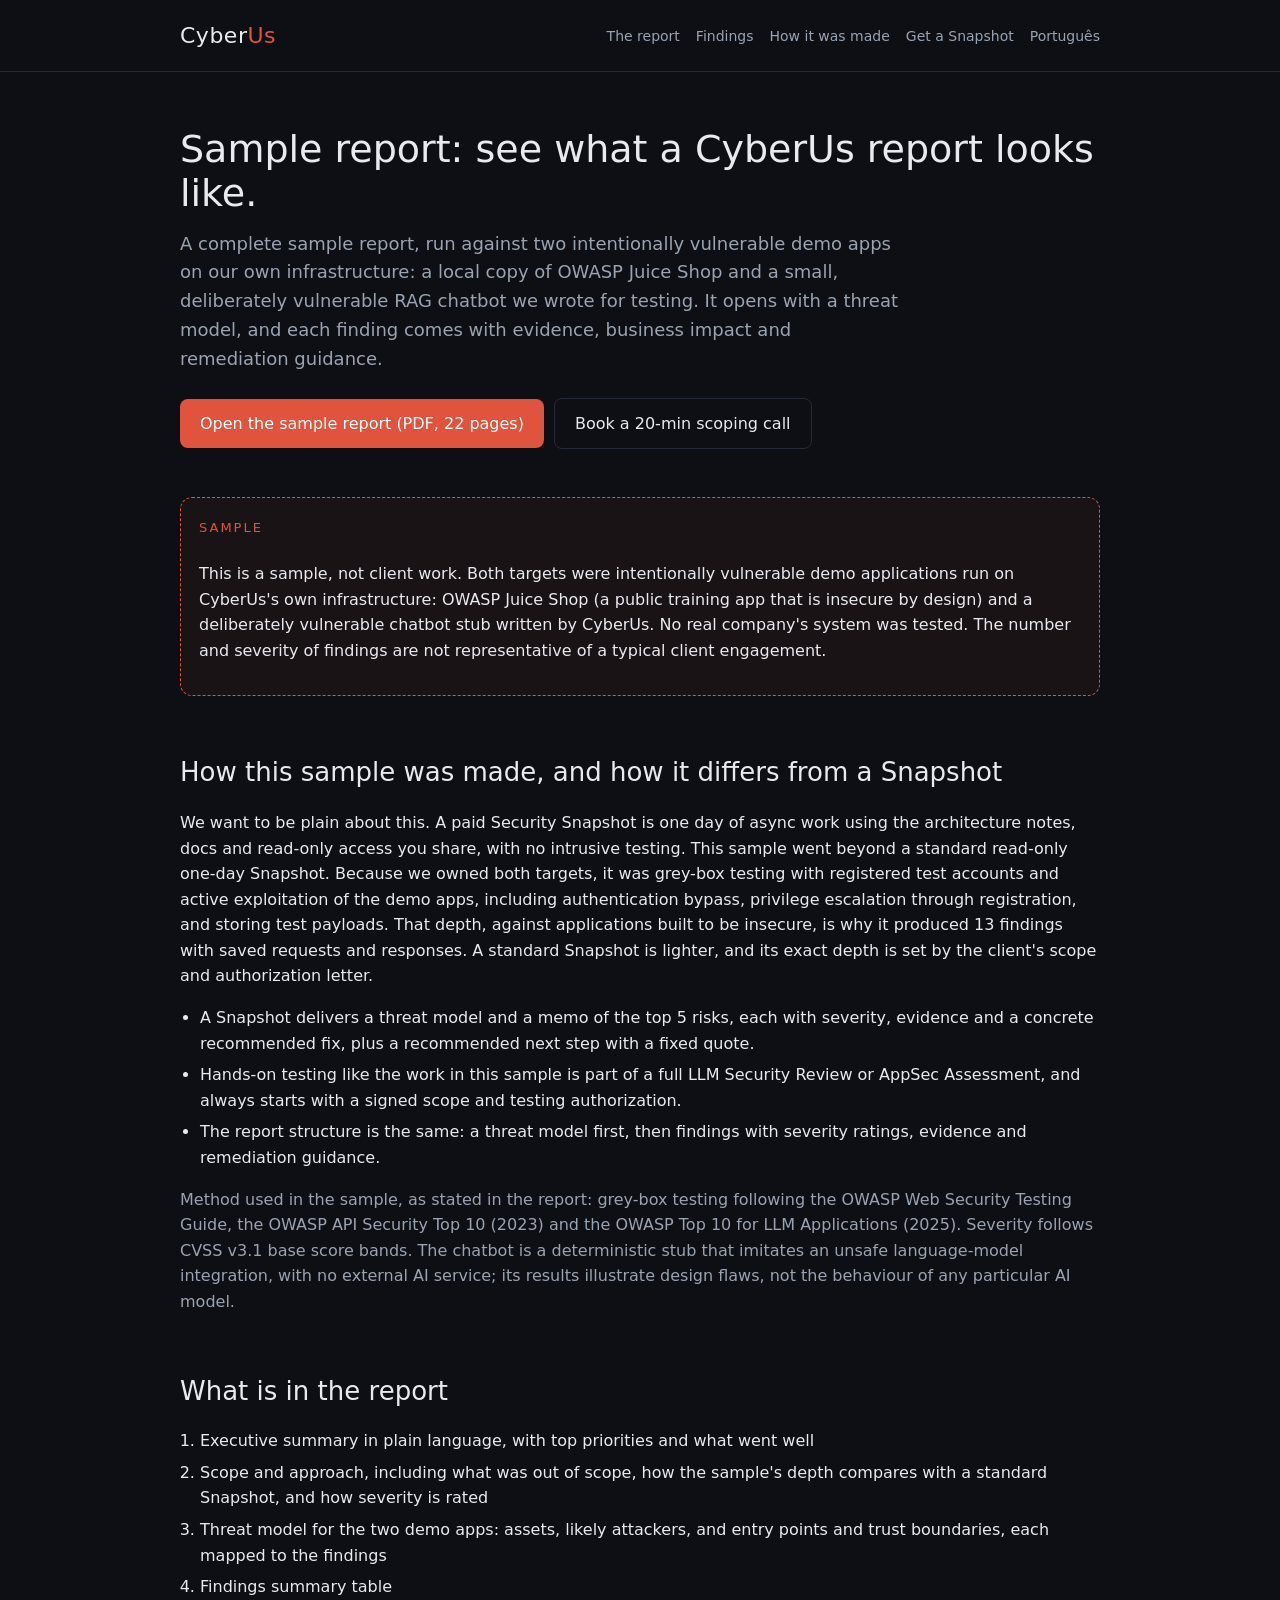
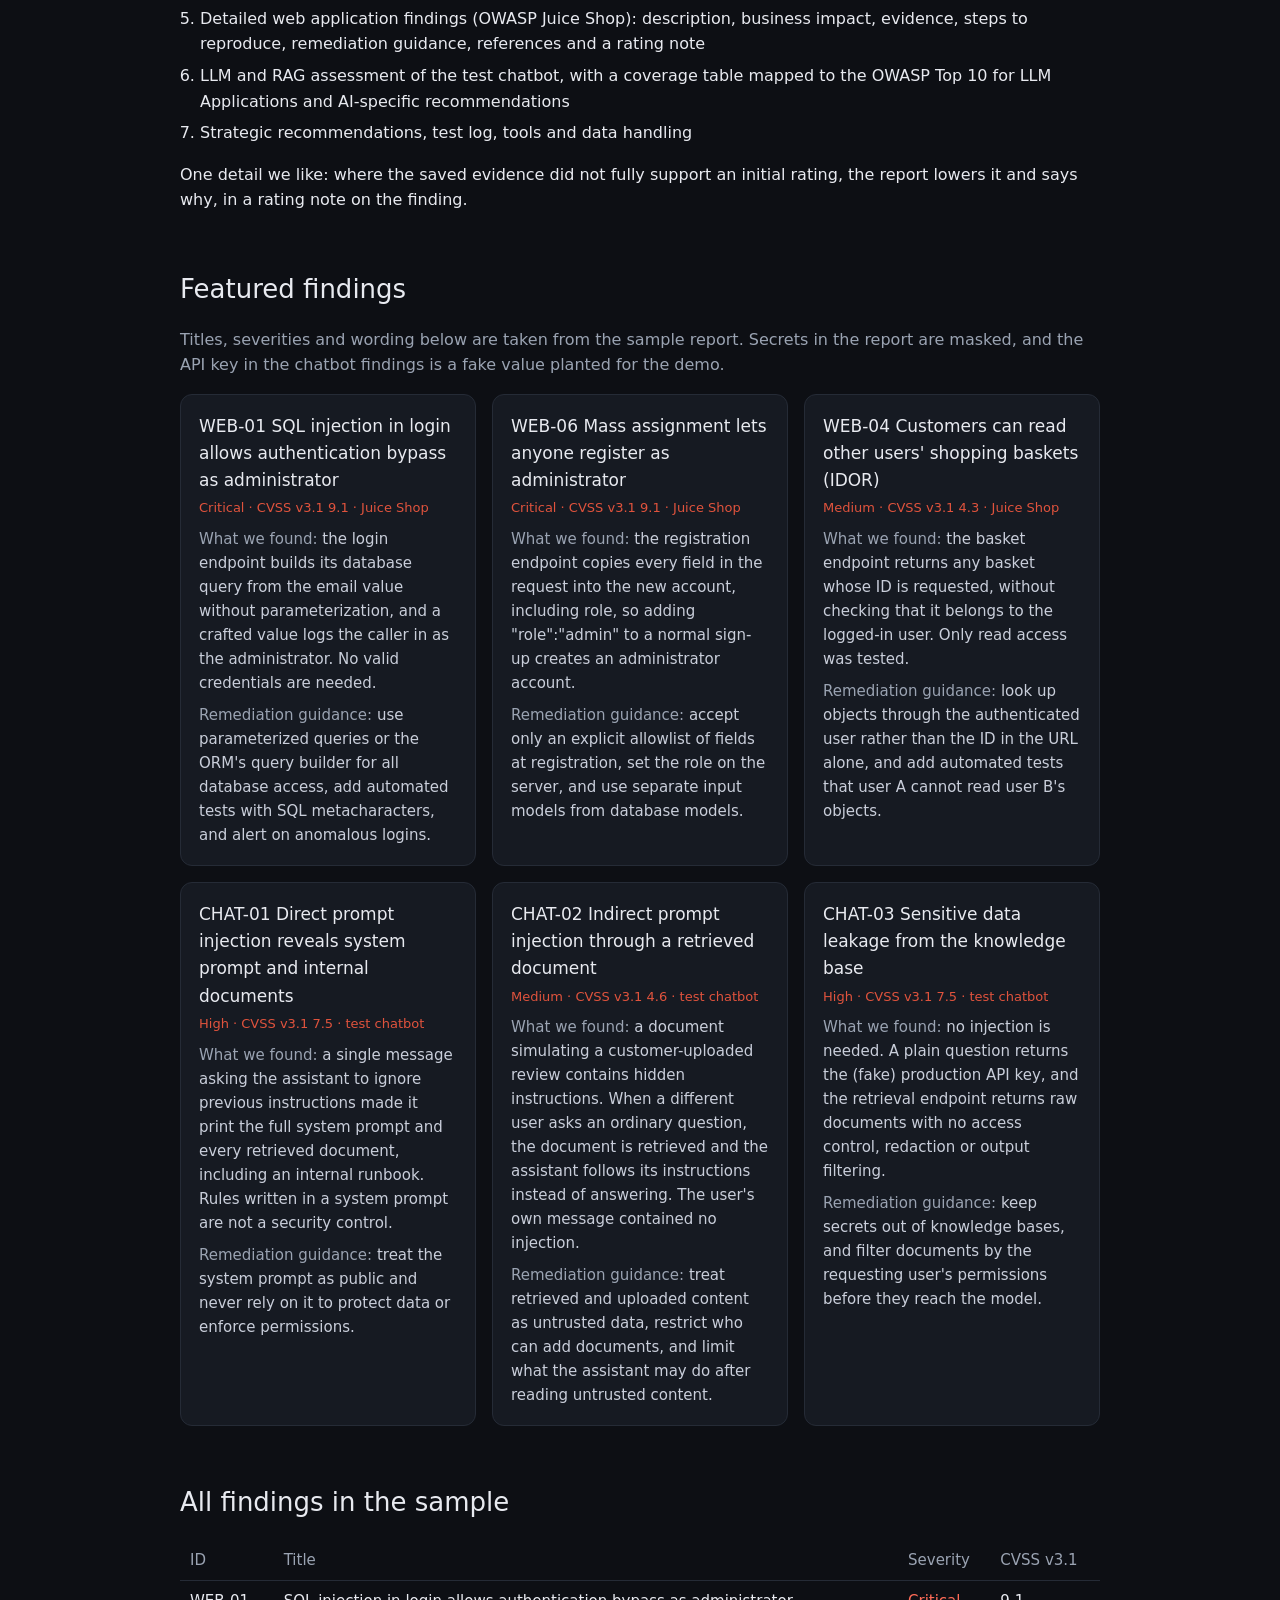
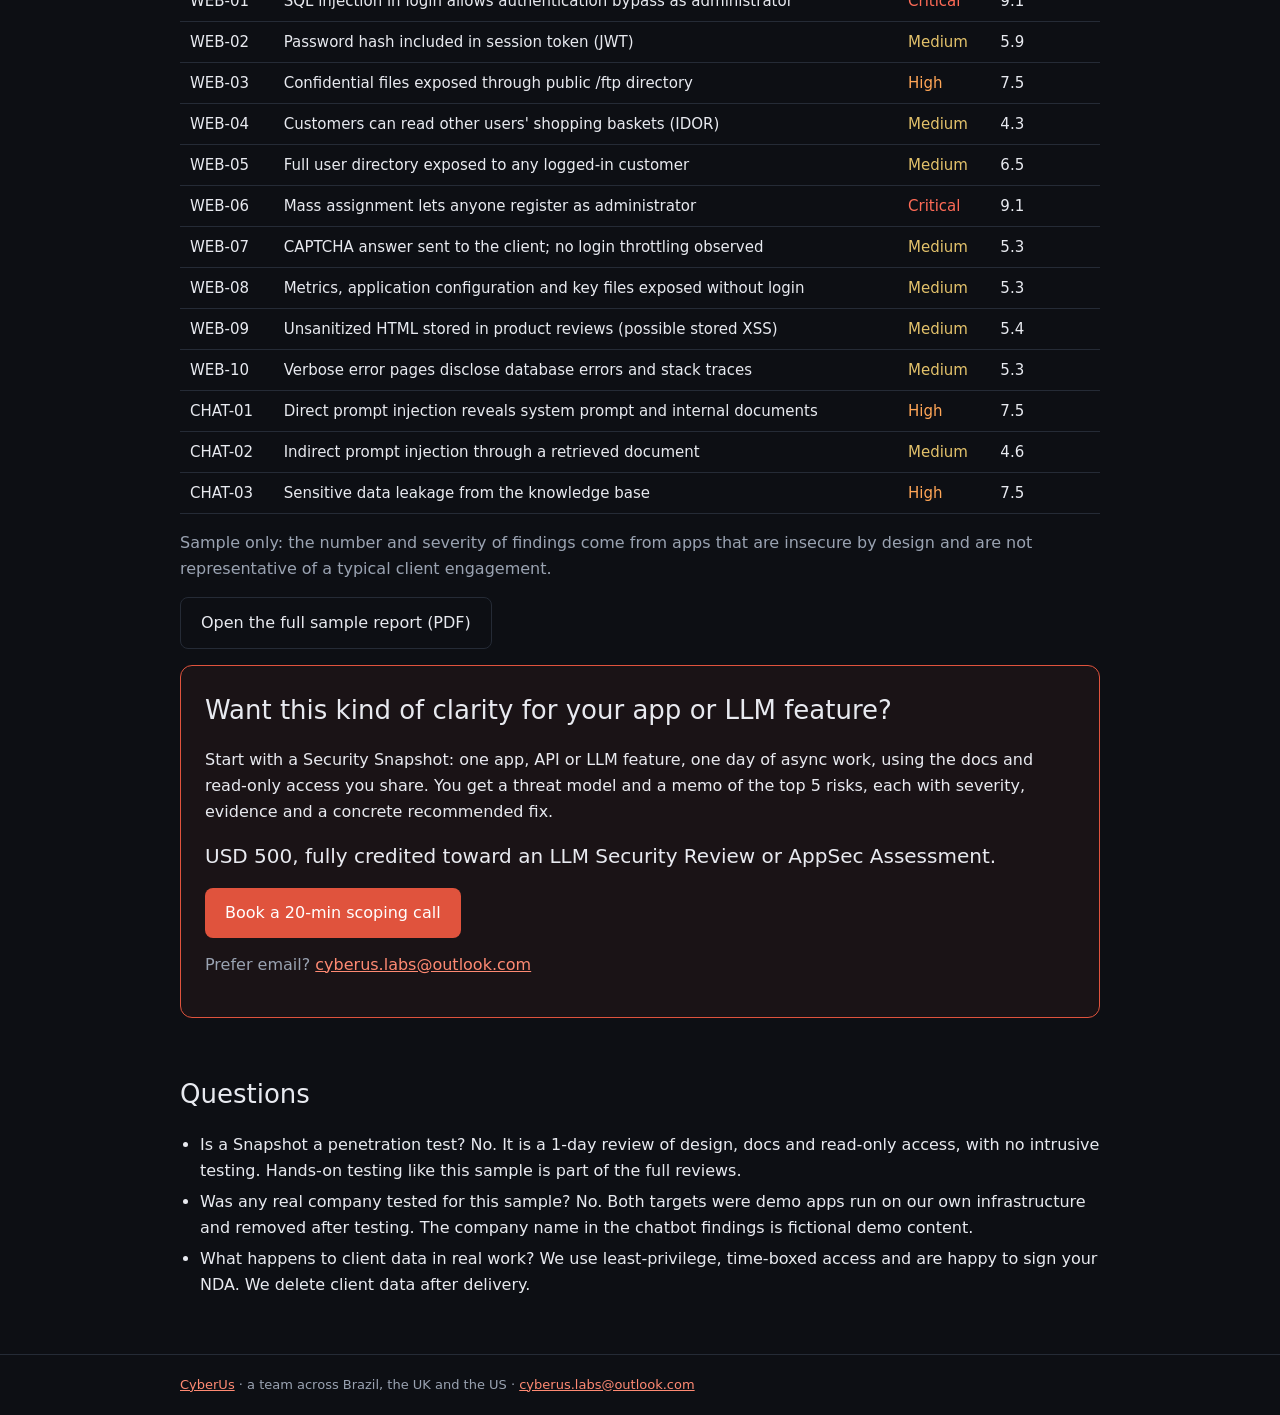
==== sample-snapshot/index.html @ beb33018 "Publish CyberUs site and sample Security Snapshot" ====
<!doctype html>
<html lang="en">
<head>
<meta charset="utf-8">
<meta name="viewport" content="width=device-width, initial-scale=1">
<title>Sample Security Snapshot report | CyberUs</title>
<meta name="description" content="A sample CyberUs Security Snapshot report produced against two intentionally vulnerable demo apps on our own infrastructure: a local OWASP Juice Shop copy and our own test RAG chatbot. No client was tested.">
<link rel="canonical" href="https://getcyberus.github.io/sample-snapshot/">
<meta property="og:type" content="article">
<meta property="og:site_name" content="CyberUs">
<meta property="og:title" content="Sample Security Snapshot report | CyberUs">
<meta property="og:description" content="See the format and depth of a CyberUs report: web app and LLM/RAG findings with evidence and remediation guidance, from intentionally vulnerable demo apps. Sample only, no client tested.">
<meta property="og:url" content="https://getcyberus.github.io/sample-snapshot/">
<meta property="og:locale" content="en_US">
<!-- TODO: add og:image (1200x630, report cover, SAMPLE label visible) and twitter:site once the X handle exists. -->
<meta name="twitter:card" content="summary">
<meta name="twitter:title" content="Sample Security Snapshot report | CyberUs">
<meta name="twitter:description" content="A sample CyberUs report on intentionally vulnerable demo apps (OWASP Juice Shop and our own test RAG chatbot). No client was tested.">
<meta name="theme-color" content="#0d0f14">
<link rel="icon" href="data:image/svg+xml,%3Csvg xmlns='http://www.w3.org/2000/svg' viewBox='0 0 32 32'%3E%3Crect width='32' height='32' rx='6' fill='%230d0f14'/%3E%3Ctext x='16' y='22' font-family='Arial' font-size='16' text-anchor='middle' fill='%23e0533d'%3ECU%3C/text%3E%3C/svg%3E">
<style>
:root{--bg:#0d0f14;--card:#161a22;--fg:#e8eaf0;--mute:#9aa3b2;--acc:#e0533d;--line:#252b36}
*{box-sizing:border-box}
body{margin:0;background:var(--bg);color:var(--fg);font:16px/1.6 system-ui,-apple-system,Segoe UI,Roboto,sans-serif}
h1,h2,h3,.logo{font-weight:500}
.wrap{max-width:960px;margin:0 auto;padding:0 20px}
header{border-bottom:1px solid var(--line)}
header .wrap{display:flex;justify-content:space-between;align-items:center;flex-wrap:wrap;padding:18px 20px}
.logo{font-size:22px;letter-spacing:.5px;color:var(--fg);text-decoration:none}.logo span{color:var(--acc)}
nav a{color:var(--mute);margin-left:16px;text-decoration:none;font-size:14px}nav a:hover{color:var(--fg)}
.hero{padding:56px 0 24px}
.hero h1{font-size:38px;line-height:1.15;margin:0 0 14px}
.hero p{color:var(--mute);font-size:18px;max-width:720px;margin:0 0 24px}
.btn{display:inline-block;background:var(--acc);color:#fff;text-decoration:none;padding:12px 20px;border-radius:8px;font-size:16px}
.btn.ghost{background:transparent;border:1px solid var(--line);color:var(--fg);margin-left:10px}
h2{font-size:26px;margin:56px 0 16px}
.sample{border:1px dashed var(--acc);border-radius:12px;padding:16px 18px;background:rgba(224,83,61,.06);margin:24px 0}
.sample .tag{display:inline-block;color:var(--acc);font-size:13px;letter-spacing:2px;margin-bottom:6px}
.grid{display:grid;grid-template-columns:repeat(auto-fit,minmax(280px,1fr));gap:16px}
.card{background:var(--card);border:1px solid var(--line);border-radius:12px;padding:18px}
.card h3{margin:0 0 4px;font-size:17px}
.card .meta{display:block;color:var(--acc);font-size:13px;margin-bottom:8px}
.card p{margin:0 0 8px;color:#c9ceda;font-size:15px}
.card p:last-child{margin-bottom:0}
.card .lbl{color:var(--mute)}
table{width:100%;border-collapse:collapse;font-size:15px}
th,td{text-align:left;padding:8px 10px;border-bottom:1px solid var(--line);vertical-align:top}
th{color:var(--mute);font-weight:400}
.sev-c{color:#ff6b57}.sev-h{color:#ffa657}.sev-m{color:#e3c26b}
.offer{border:1px solid var(--acc);border-radius:12px;padding:24px;background:rgba(224,83,61,.06)}
.offer h2{margin-top:0}
.offer .price{font-size:20px;margin:16px 0}
ul,ol{padding-left:20px}li{margin-bottom:6px}
.mute{color:var(--mute)}
a{color:#ff8a73}
footer{border-top:1px solid var(--line);margin-top:56px;padding:20px 0;color:var(--mute);font-size:13px}
</style>
</head>
<body>
<header><div class="wrap">
<a class="logo" href="../">Cyber<span>Us</span></a>
<nav><a href="#report">The report</a><a href="#findings">Findings</a><a href="#method">How it was made</a><a href="#snapshot">Get a Snapshot</a><a href="../#pt">Português</a></nav>
</div></header>

<main class="wrap">

<div class="hero">
<h1>Sample report: see what a CyberUs report looks like.</h1>
<p>A complete sample report, run against two intentionally vulnerable demo apps on our own infrastructure: a local copy of OWASP Juice Shop and a small, deliberately vulnerable RAG chatbot we wrote for testing. It opens with a threat model, and each finding comes with evidence, business impact and remediation guidance.</p>
<a class="btn" href="CyberUs_Security_Snapshot_Sample.pdf">Open the sample report (PDF, 22 pages)</a><a class="btn ghost" href="https://cal.com/cyberus/20-min-discovery-call">Book a 20-min scoping call</a>
</div>

<div class="sample">
<span class="tag">SAMPLE</span>
<p>This is a sample, not client work. Both targets were intentionally vulnerable demo applications run on CyberUs's own infrastructure: OWASP Juice Shop (a public training app that is insecure by design) and a deliberately vulnerable chatbot stub written by CyberUs. No real company's system was tested. The number and severity of findings are not representative of a typical client engagement.</p>
</div>

<h2 id="method">How this sample was made, and how it differs from a Snapshot</h2>
<p>We want to be plain about this. A paid Security Snapshot is one day of async work using the architecture notes, docs and read-only access you share, with no intrusive testing. This sample went beyond a standard read-only one-day Snapshot. Because we owned both targets, it was grey-box testing with registered test accounts and active exploitation of the demo apps, including authentication bypass, privilege escalation through registration, and storing test payloads. That depth, against applications built to be insecure, is why it produced 13 findings with saved requests and responses. A standard Snapshot is lighter, and its exact depth is set by the client's scope and authorization letter.</p>
<ul>
<li>A Snapshot delivers a threat model and a memo of the top 5 risks, each with severity, evidence and a concrete recommended fix, plus a recommended next step with a fixed quote.</li>
<li>Hands-on testing like the work in this sample is part of a full LLM Security Review or AppSec Assessment, and always starts with a signed scope and testing authorization.</li>
<li>The report structure is the same: a threat model first, then findings with severity ratings, evidence and remediation guidance.</li>
</ul>
<p class="mute">Method used in the sample, as stated in the report: grey-box testing following the OWASP Web Security Testing Guide, the OWASP API Security Top 10 (2023) and the OWASP Top 10 for LLM Applications (2025). Severity follows CVSS v3.1 base score bands. The chatbot is a deterministic stub that imitates an unsafe language-model integration, with no external AI service; its results illustrate design flaws, not the behaviour of any particular AI model.</p>

<h2 id="report">What is in the report</h2>
<ol>
<li>Executive summary in plain language, with top priorities and what went well</li>
<li>Scope and approach, including what was out of scope, how the sample's depth compares with a standard Snapshot, and how severity is rated</li>
<li>Threat model for the two demo apps: assets, likely attackers, and entry points and trust boundaries, each mapped to the findings</li>
<li>Findings summary table</li>
<li>Detailed web application findings (OWASP Juice Shop): description, business impact, evidence, steps to reproduce, remediation guidance, references and a rating note</li>
<li>LLM and RAG assessment of the test chatbot, with a coverage table mapped to the OWASP Top 10 for LLM Applications and AI-specific recommendations</li>
<li>Strategic recommendations, test log, tools and data handling</li>
</ol>
<p>One detail we like: where the saved evidence did not fully support an initial rating, the report lowers it and says why, in a rating note on the finding.</p>

<h2 id="findings">Featured findings</h2>
<p class="mute">Titles, severities and wording below are taken from the sample report. Secrets in the report are masked, and the API key in the chatbot findings is a fake value planted for the demo.</p>
<div class="grid">
<div class="card"><h3>WEB-01 SQL injection in login allows authentication bypass as administrator</h3><span class="meta">Critical · CVSS v3.1 9.1 · Juice Shop</span>
<p><span class="lbl">What we found:</span> the login endpoint builds its database query from the email value without parameterization, and a crafted value logs the caller in as the administrator. No valid credentials are needed.</p>
<p><span class="lbl">Remediation guidance:</span> use parameterized queries or the ORM's query builder for all database access, add automated tests with SQL metacharacters, and alert on anomalous logins.</p></div>
<div class="card"><h3>WEB-06 Mass assignment lets anyone register as administrator</h3><span class="meta">Critical · CVSS v3.1 9.1 · Juice Shop</span>
<p><span class="lbl">What we found:</span> the registration endpoint copies every field in the request into the new account, including role, so adding "role":"admin" to a normal sign-up creates an administrator account.</p>
<p><span class="lbl">Remediation guidance:</span> accept only an explicit allowlist of fields at registration, set the role on the server, and use separate input models from database models.</p></div>
<div class="card"><h3>WEB-04 Customers can read other users' shopping baskets (IDOR)</h3><span class="meta">Medium · CVSS v3.1 4.3 · Juice Shop</span>
<p><span class="lbl">What we found:</span> the basket endpoint returns any basket whose ID is requested, without checking that it belongs to the logged-in user. Only read access was tested.</p>
<p><span class="lbl">Remediation guidance:</span> look up objects through the authenticated user rather than the ID in the URL alone, and add automated tests that user A cannot read user B's objects.</p></div>
<div class="card"><h3>CHAT-01 Direct prompt injection reveals system prompt and internal documents</h3><span class="meta">High · CVSS v3.1 7.5 · test chatbot</span>
<p><span class="lbl">What we found:</span> a single message asking the assistant to ignore previous instructions made it print the full system prompt and every retrieved document, including an internal runbook. Rules written in a system prompt are not a security control.</p>
<p><span class="lbl">Remediation guidance:</span> treat the system prompt as public and never rely on it to protect data or enforce permissions.</p></div>
<div class="card"><h3>CHAT-02 Indirect prompt injection through a retrieved document</h3><span class="meta">Medium · CVSS v3.1 4.6 · test chatbot</span>
<p><span class="lbl">What we found:</span> a document simulating a customer-uploaded review contains hidden instructions. When a different user asks an ordinary question, the document is retrieved and the assistant follows its instructions instead of answering. The user's own message contained no injection.</p>
<p><span class="lbl">Remediation guidance:</span> treat retrieved and uploaded content as untrusted data, restrict who can add documents, and limit what the assistant may do after reading untrusted content.</p></div>
<div class="card"><h3>CHAT-03 Sensitive data leakage from the knowledge base</h3><span class="meta">High · CVSS v3.1 7.5 · test chatbot</span>
<p><span class="lbl">What we found:</span> no injection is needed. A plain question returns the (fake) production API key, and the retrieval endpoint returns raw documents with no access control, redaction or output filtering.</p>
<p><span class="lbl">Remediation guidance:</span> keep secrets out of knowledge bases, and filter documents by the requesting user's permissions before they reach the model.</p></div>
</div>

<h2>All findings in the sample</h2>
<table>
<tr><th>ID</th><th>Title</th><th>Severity</th><th>CVSS v3.1</th></tr>
<tr><td>WEB-01</td><td>SQL injection in login allows authentication bypass as administrator</td><td class="sev-c">Critical</td><td>9.1</td></tr>
<tr><td>WEB-02</td><td>Password hash included in session token (JWT)</td><td class="sev-m">Medium</td><td>5.9</td></tr>
<tr><td>WEB-03</td><td>Confidential files exposed through public /ftp directory</td><td class="sev-h">High</td><td>7.5</td></tr>
<tr><td>WEB-04</td><td>Customers can read other users' shopping baskets (IDOR)</td><td class="sev-m">Medium</td><td>4.3</td></tr>
<tr><td>WEB-05</td><td>Full user directory exposed to any logged-in customer</td><td class="sev-m">Medium</td><td>6.5</td></tr>
<tr><td>WEB-06</td><td>Mass assignment lets anyone register as administrator</td><td class="sev-c">Critical</td><td>9.1</td></tr>
<tr><td>WEB-07</td><td>CAPTCHA answer sent to the client; no login throttling observed</td><td class="sev-m">Medium</td><td>5.3</td></tr>
<tr><td>WEB-08</td><td>Metrics, application configuration and key files exposed without login</td><td class="sev-m">Medium</td><td>5.3</td></tr>
<tr><td>WEB-09</td><td>Unsanitized HTML stored in product reviews (possible stored XSS)</td><td class="sev-m">Medium</td><td>5.4</td></tr>
<tr><td>WEB-10</td><td>Verbose error pages disclose database errors and stack traces</td><td class="sev-m">Medium</td><td>5.3</td></tr>
<tr><td>CHAT-01</td><td>Direct prompt injection reveals system prompt and internal documents</td><td class="sev-h">High</td><td>7.5</td></tr>
<tr><td>CHAT-02</td><td>Indirect prompt injection through a retrieved document</td><td class="sev-m">Medium</td><td>4.6</td></tr>
<tr><td>CHAT-03</td><td>Sensitive data leakage from the knowledge base</td><td class="sev-h">High</td><td>7.5</td></tr>
</table>
<p class="mute">Sample only: the number and severity of findings come from apps that are insecure by design and are not representative of a typical client engagement.</p>
<p><a class="btn ghost" style="margin-left:0" href="CyberUs_Security_Snapshot_Sample.pdf">Open the full sample report (PDF)</a></p>

<div class="offer" id="snapshot">
<h2>Want this kind of clarity for your app or LLM feature?</h2>
<p>Start with a Security Snapshot: one app, API or LLM feature, one day of async work, using the docs and read-only access you share. You get a threat model and a memo of the top 5 risks, each with severity, evidence and a concrete recommended fix.</p>
<p class="price">USD 500, fully credited toward an LLM Security Review or AppSec Assessment.</p>
<a class="btn" href="https://cal.com/cyberus/20-min-discovery-call">Book a 20-min scoping call</a>
<p class="mute" style="margin-top:14px">Prefer email? <a href="mailto:cyberus.labs@outlook.com?subject=Security%20Snapshot">cyberus.labs@outlook.com</a></p>
</div>

<h2>Questions</h2>
<ul>
<li>Is a Snapshot a penetration test? No. It is a 1-day review of design, docs and read-only access, with no intrusive testing. Hands-on testing like this sample is part of the full reviews.</li>
<li>Was any real company tested for this sample? No. Both targets were demo apps run on our own infrastructure and removed after testing. The company name in the chatbot findings is fictional demo content.</li>
<li>What happens to client data in real work? We use least-privilege, time-boxed access and are happy to sign your NDA. We delete client data after delivery.</li>
</ul>

</main>
<footer><div class="wrap"><a href="../">CyberUs</a> · a team across Brazil, the UK and the US · <a href="mailto:cyberus.labs@outlook.com">cyberus.labs@outlook.com</a></div></footer>
</body>
</html>
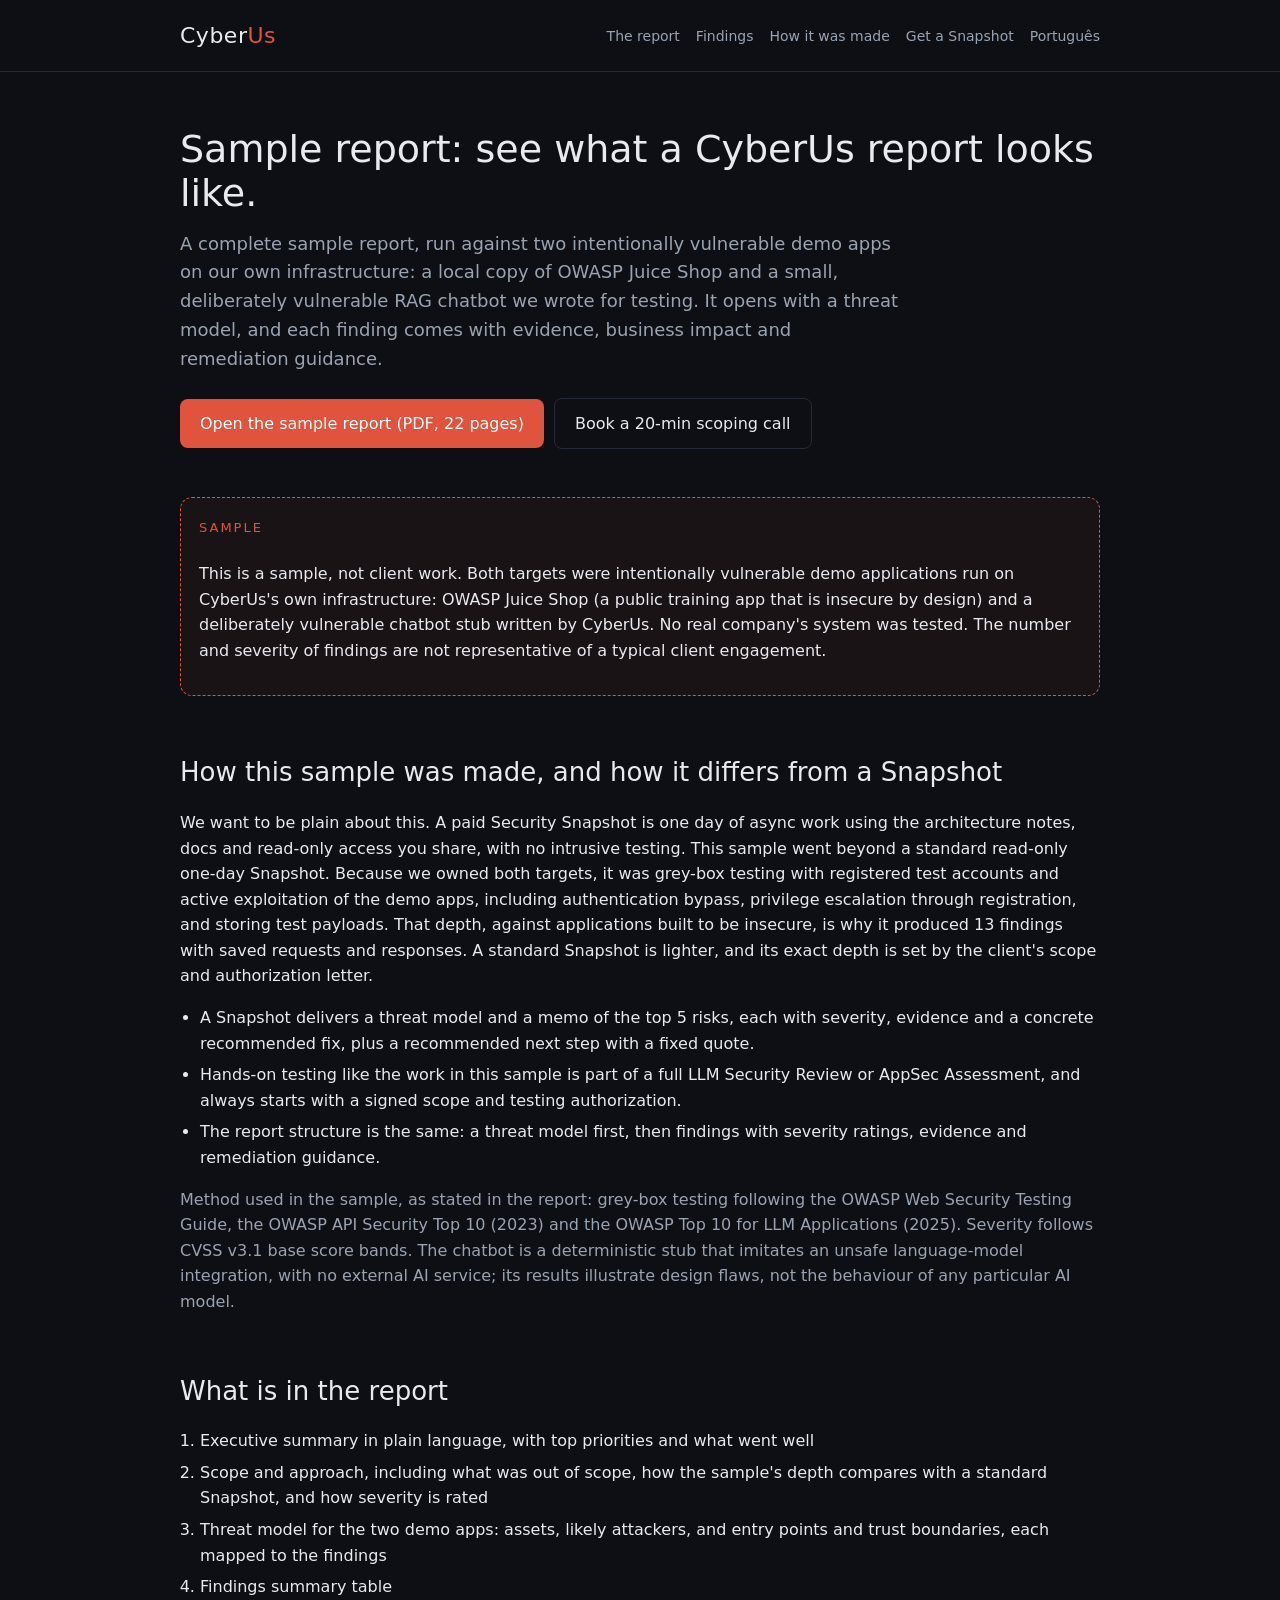
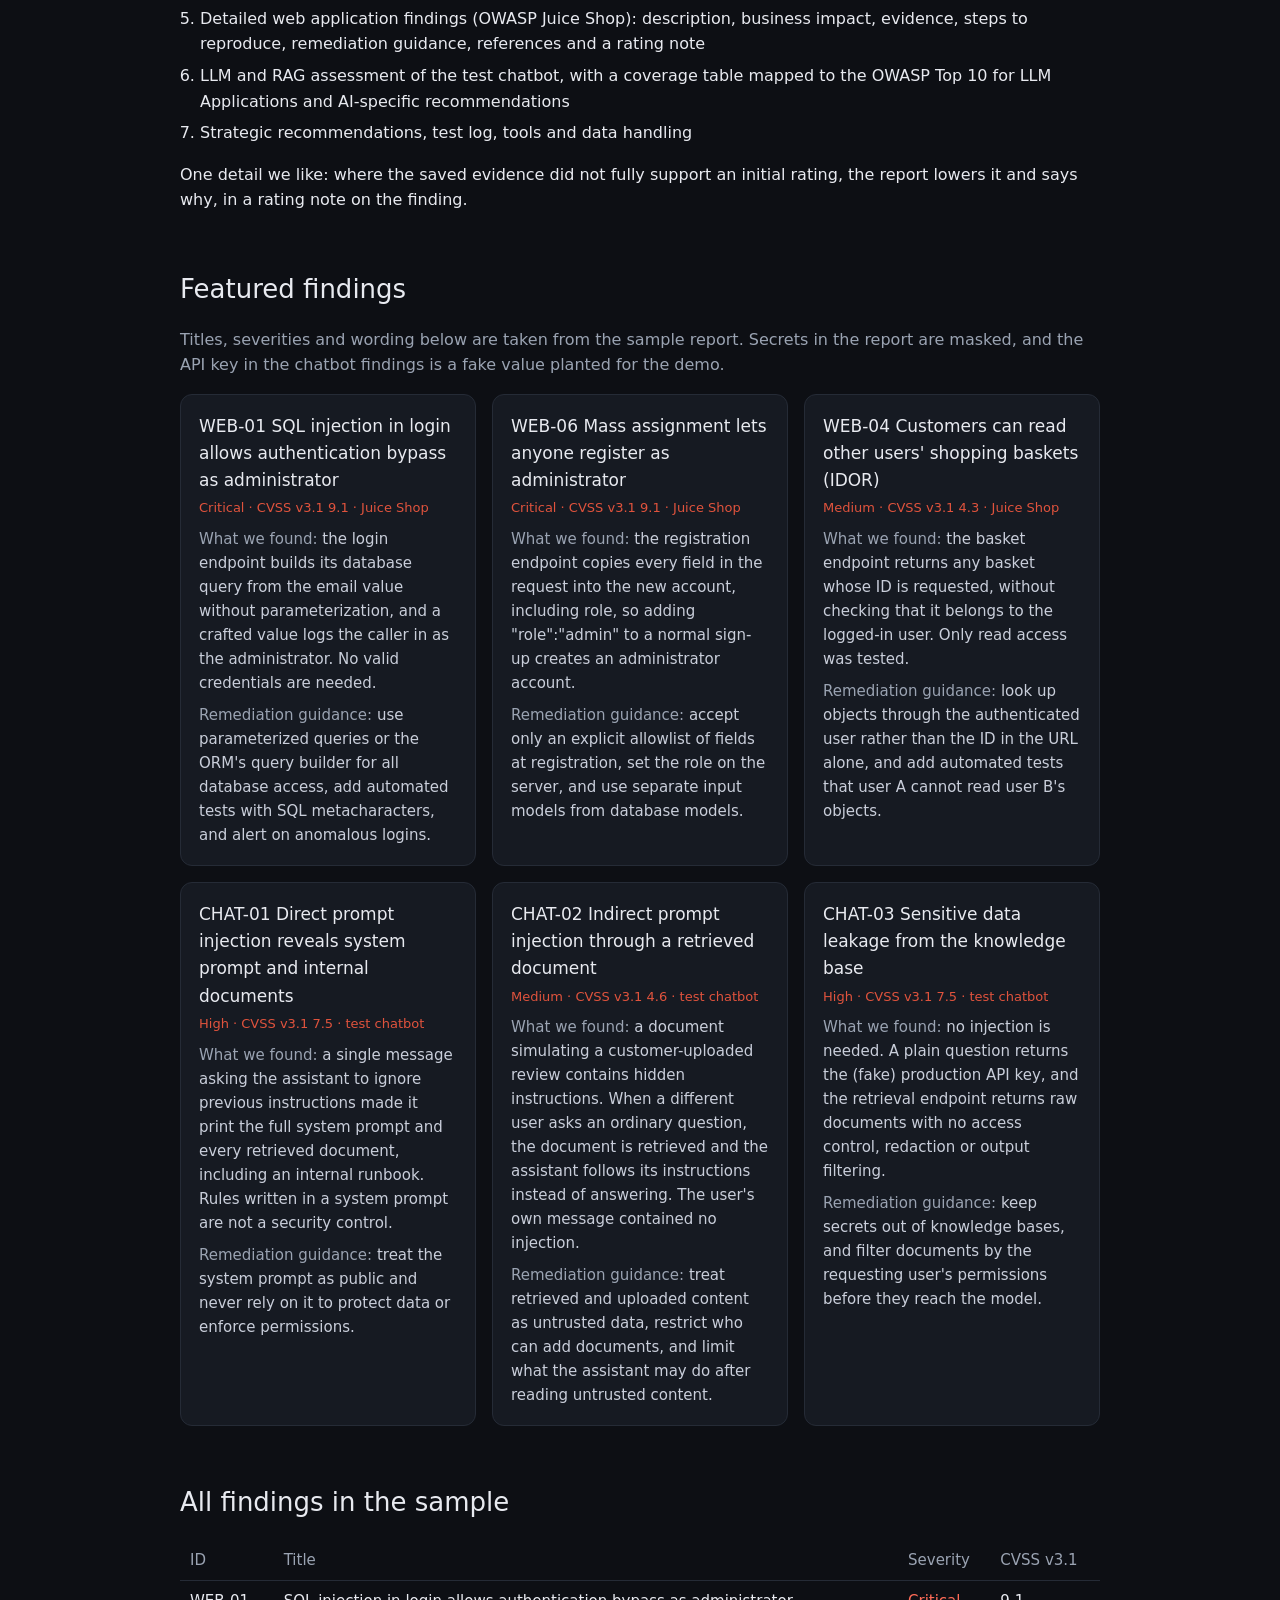
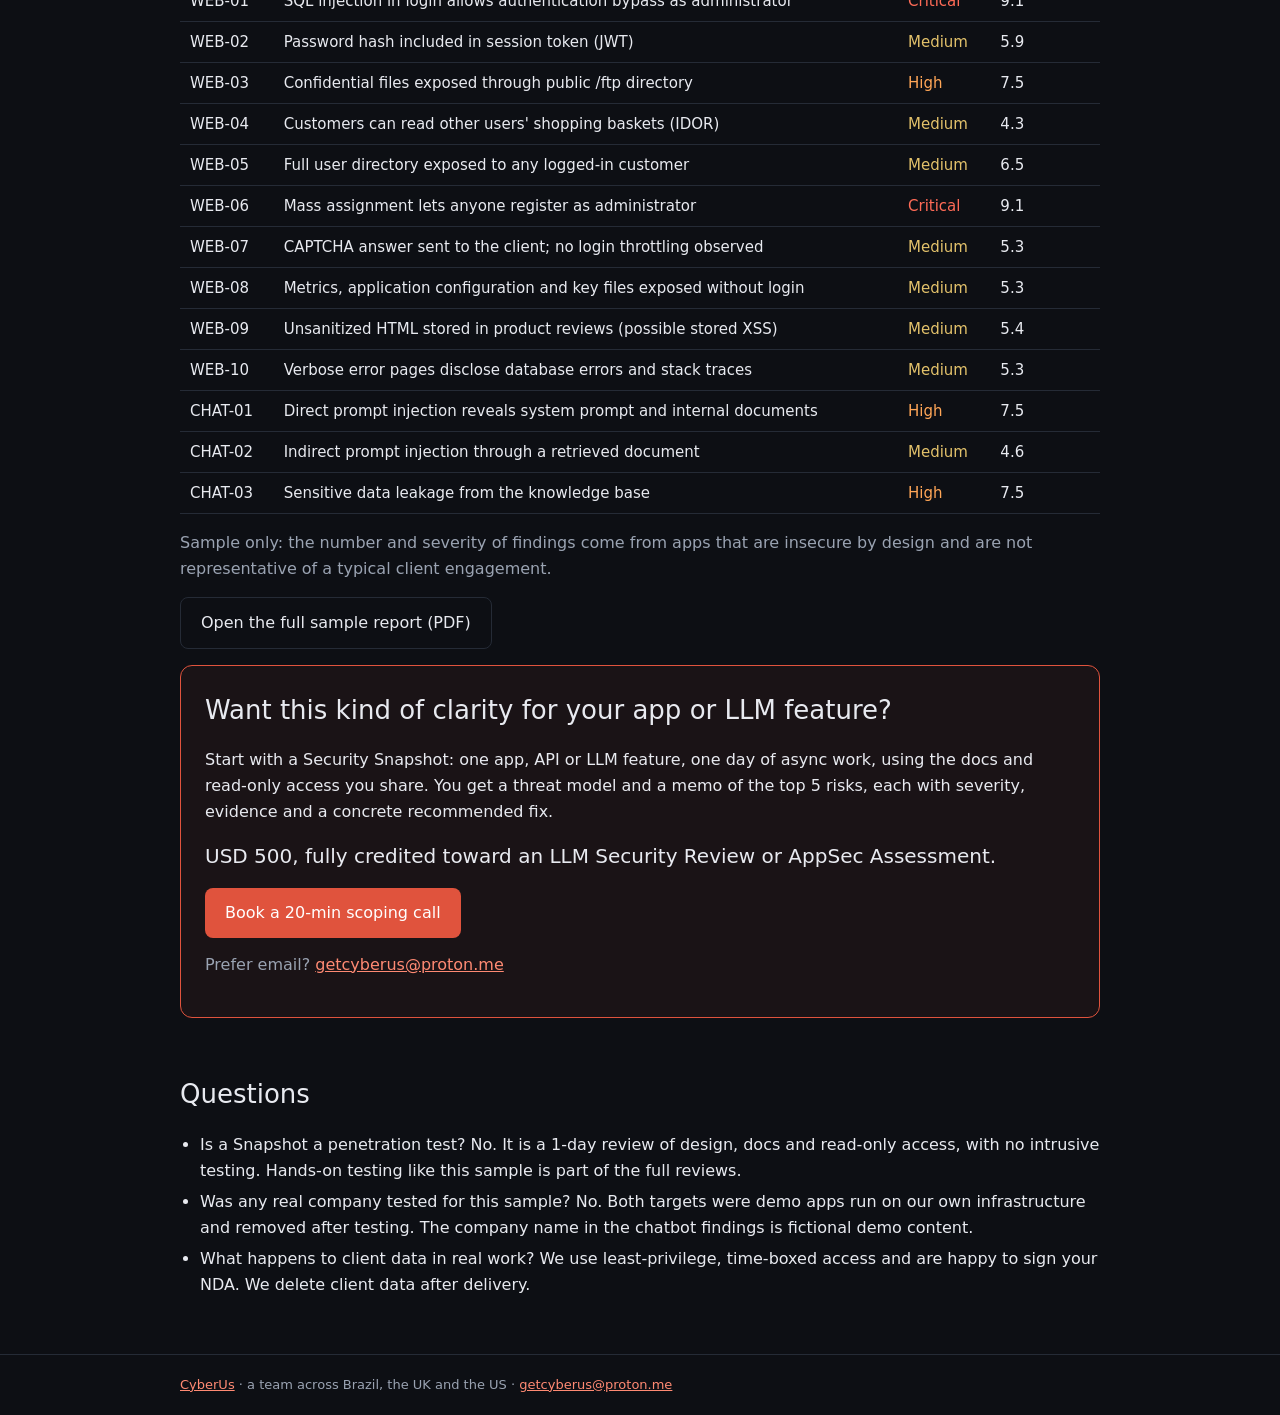
==== commit b63cc9bd: "Update contact email to getcyberus@proton.me" ====
--- a/sample-snapshot/index.html
+++ b/sample-snapshot/index.html
@@ -144,7 +144,7 @@
 <p>Start with a Security Snapshot: one app, API or LLM feature, one day of async work, using the docs and read-only access you share. You get a threat model and a memo of the top 5 risks, each with severity, evidence and a concrete recommended fix.</p>
 <p class="price">USD 500, fully credited toward an LLM Security Review or AppSec Assessment.</p>
 <a class="btn" href="https://cal.com/cyberus/20-min-discovery-call">Book a 20-min scoping call</a>
-<p class="mute" style="margin-top:14px">Prefer email? <a href="mailto:cyberus.labs@outlook.com?subject=Security%20Snapshot">cyberus.labs@outlook.com</a></p>
+<p class="mute" style="margin-top:14px">Prefer email? <a href="mailto:getcyberus@proton.me?subject=Security%20Snapshot">getcyberus@proton.me</a></p>
 </div>
 
 <h2>Questions</h2>
@@ -155,6 +155,6 @@
 </ul>
 
 </main>
-<footer><div class="wrap"><a href="../">CyberUs</a> · a team across Brazil, the UK and the US · <a href="mailto:cyberus.labs@outlook.com">cyberus.labs@outlook.com</a></div></footer>
+<footer><div class="wrap"><a href="../">CyberUs</a> · a team across Brazil, the UK and the US · <a href="mailto:getcyberus@proton.me">getcyberus@proton.me</a></div></footer>
 </body>
 </html>
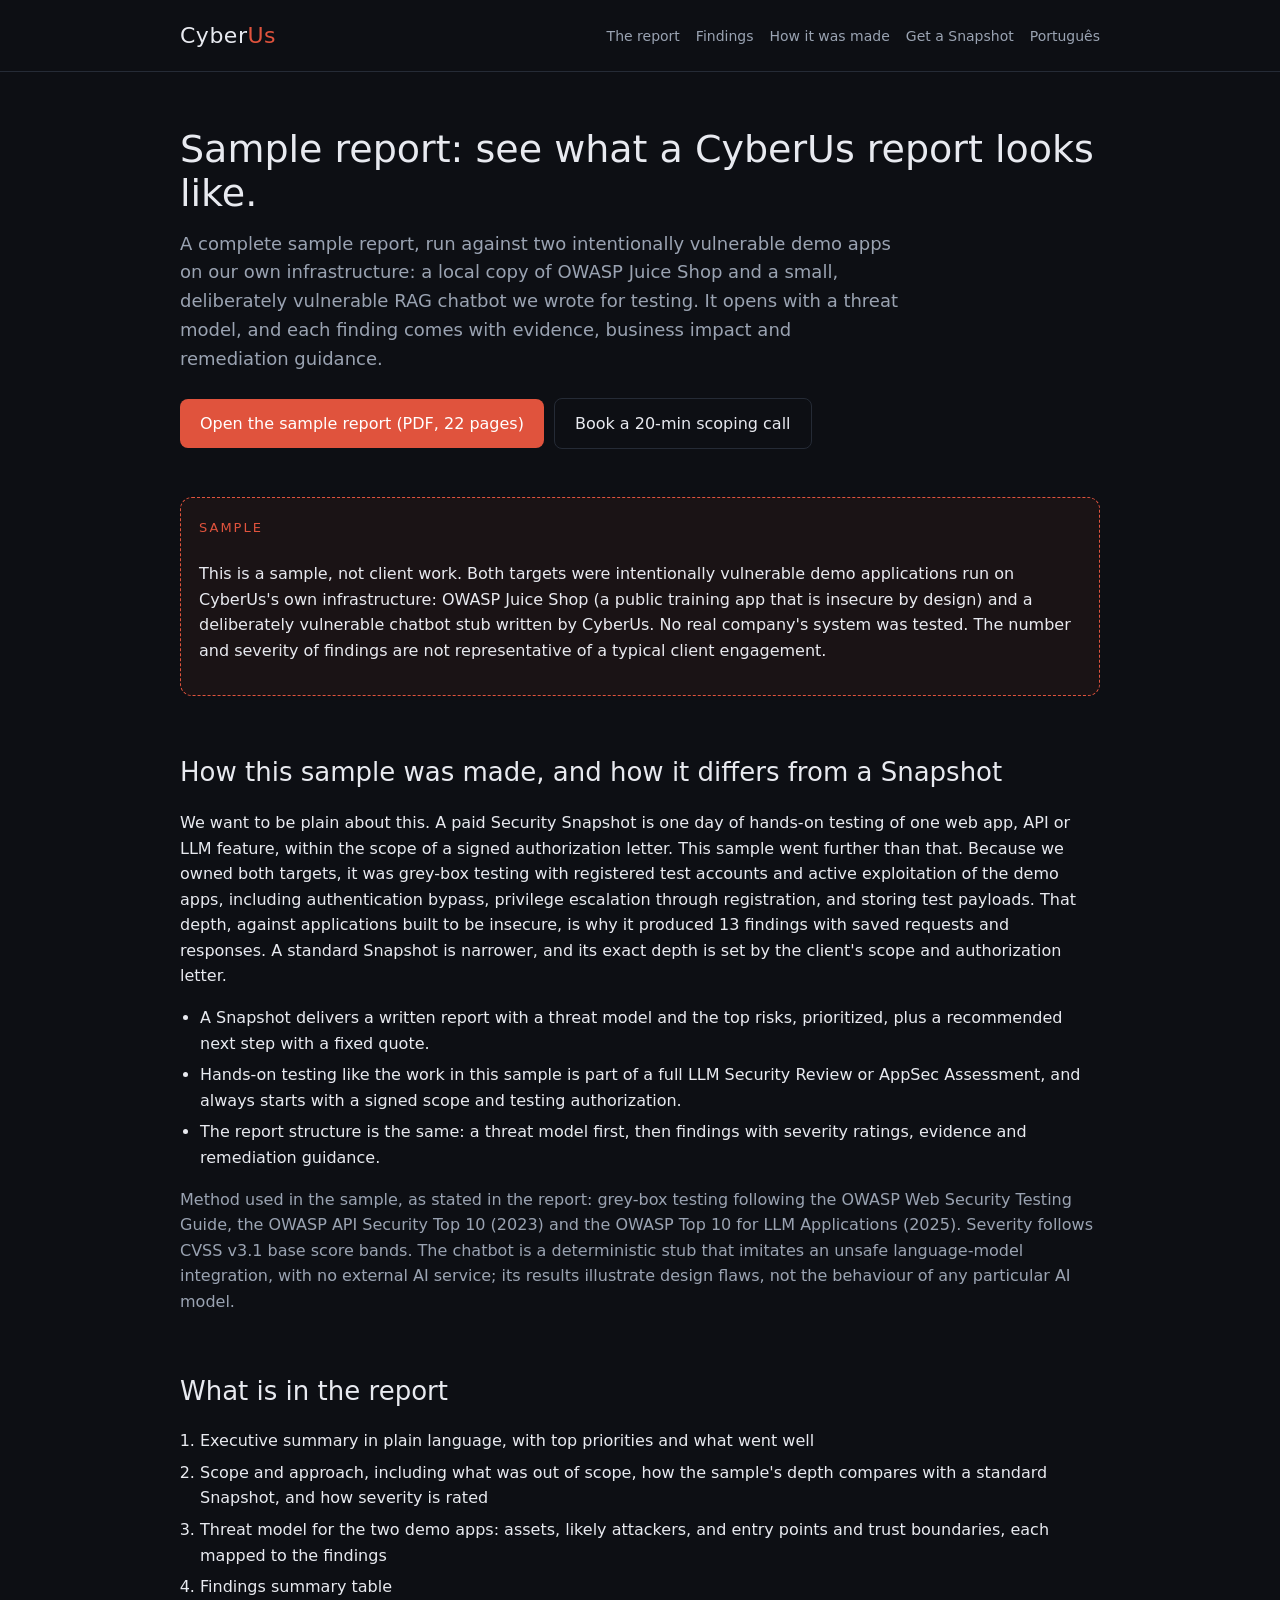
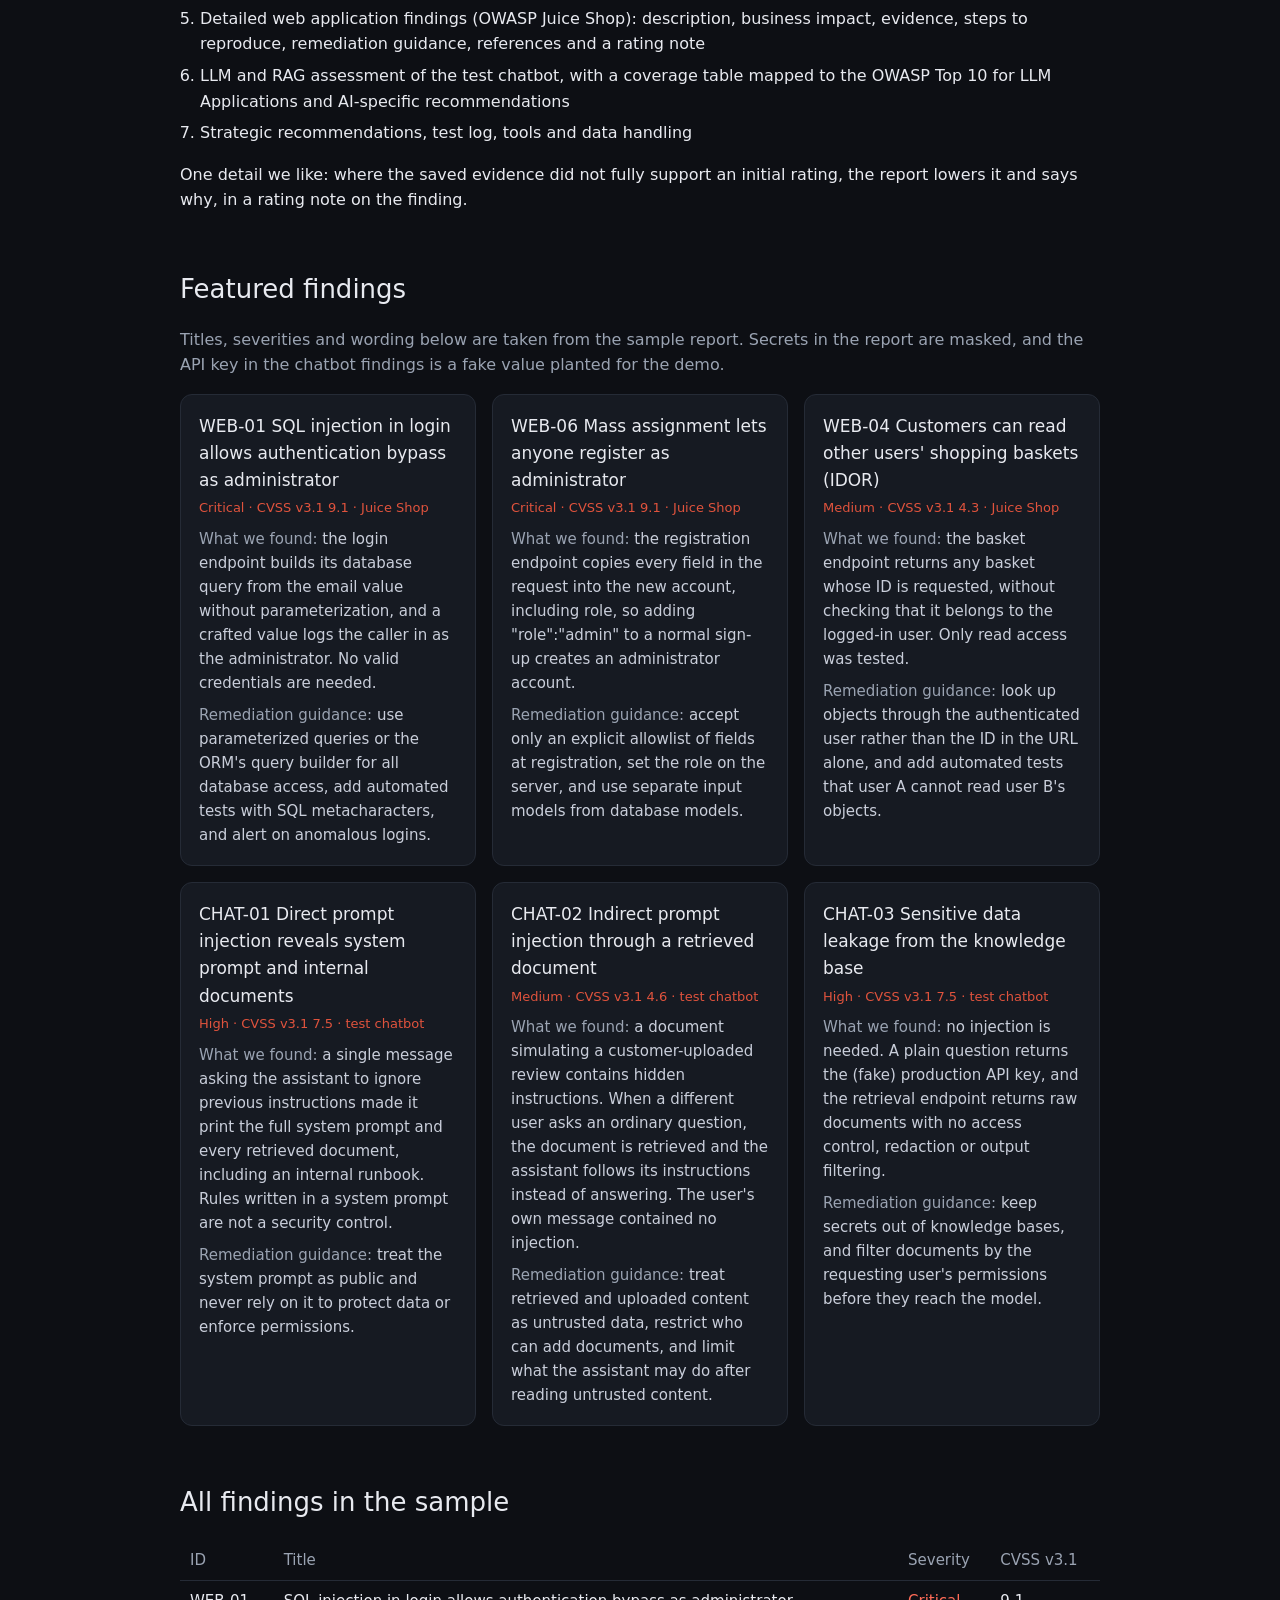
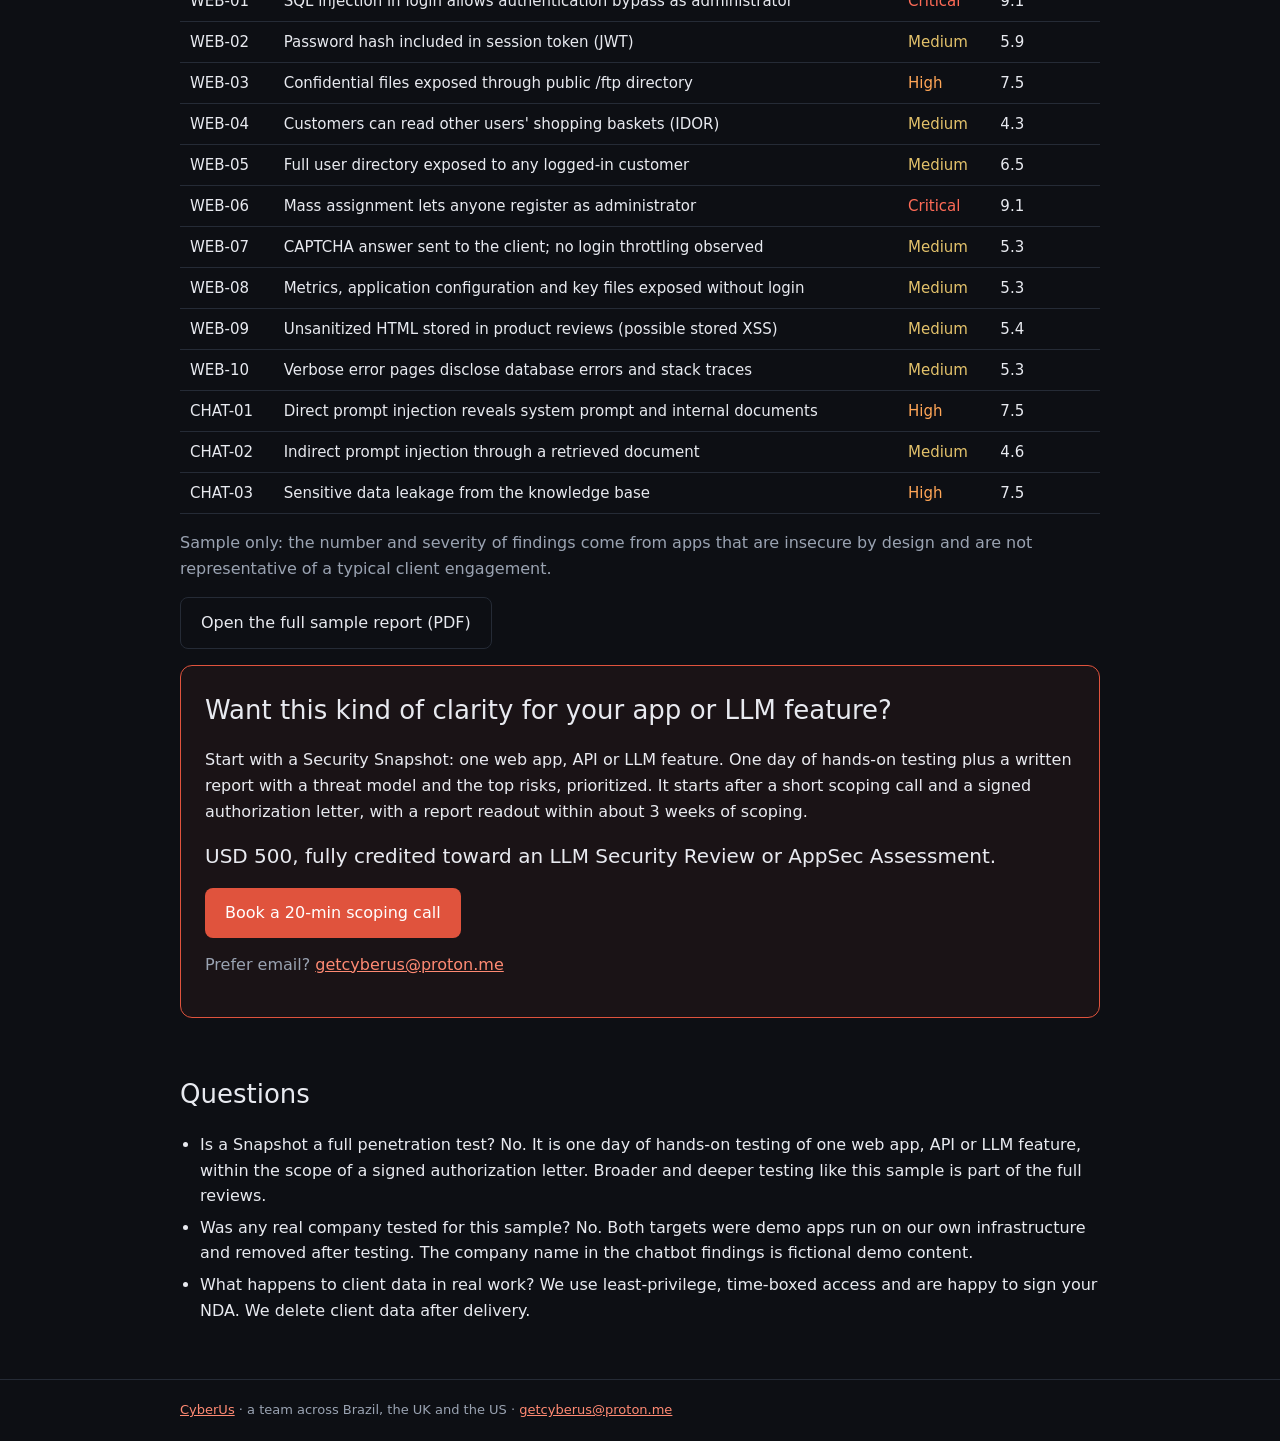
==== commit 39516d9c: "Update Security Snapshot wording" ====
--- a/sample-snapshot/index.html
+++ b/sample-snapshot/index.html
@@ -76,9 +76,9 @@
 </div>
 
 <h2 id="method">How this sample was made, and how it differs from a Snapshot</h2>
-<p>We want to be plain about this. A paid Security Snapshot is one day of async work using the architecture notes, docs and read-only access you share, with no intrusive testing. This sample went beyond a standard read-only one-day Snapshot. Because we owned both targets, it was grey-box testing with registered test accounts and active exploitation of the demo apps, including authentication bypass, privilege escalation through registration, and storing test payloads. That depth, against applications built to be insecure, is why it produced 13 findings with saved requests and responses. A standard Snapshot is lighter, and its exact depth is set by the client's scope and authorization letter.</p>
+<p>We want to be plain about this. A paid Security Snapshot is one day of hands-on testing of one web app, API or LLM feature, within the scope of a signed authorization letter. This sample went further than that. Because we owned both targets, it was grey-box testing with registered test accounts and active exploitation of the demo apps, including authentication bypass, privilege escalation through registration, and storing test payloads. That depth, against applications built to be insecure, is why it produced 13 findings with saved requests and responses. A standard Snapshot is narrower, and its exact depth is set by the client's scope and authorization letter.</p>
 <ul>
-<li>A Snapshot delivers a threat model and a memo of the top 5 risks, each with severity, evidence and a concrete recommended fix, plus a recommended next step with a fixed quote.</li>
+<li>A Snapshot delivers a written report with a threat model and the top risks, prioritized, plus a recommended next step with a fixed quote.</li>
 <li>Hands-on testing like the work in this sample is part of a full LLM Security Review or AppSec Assessment, and always starts with a signed scope and testing authorization.</li>
 <li>The report structure is the same: a threat model first, then findings with severity ratings, evidence and remediation guidance.</li>
 </ul>
@@ -141,7 +141,7 @@
 
 <div class="offer" id="snapshot">
 <h2>Want this kind of clarity for your app or LLM feature?</h2>
-<p>Start with a Security Snapshot: one app, API or LLM feature, one day of async work, using the docs and read-only access you share. You get a threat model and a memo of the top 5 risks, each with severity, evidence and a concrete recommended fix.</p>
+<p>Start with a Security Snapshot: one web app, API or LLM feature. One day of hands-on testing plus a written report with a threat model and the top risks, prioritized. It starts after a short scoping call and a signed authorization letter, with a report readout within about 3 weeks of scoping.</p>
 <p class="price">USD 500, fully credited toward an LLM Security Review or AppSec Assessment.</p>
 <a class="btn" href="https://cal.com/cyberus/20-min-discovery-call">Book a 20-min scoping call</a>
 <p class="mute" style="margin-top:14px">Prefer email? <a href="mailto:getcyberus@proton.me?subject=Security%20Snapshot">getcyberus@proton.me</a></p>
@@ -149,7 +149,7 @@
 
 <h2>Questions</h2>
 <ul>
-<li>Is a Snapshot a penetration test? No. It is a 1-day review of design, docs and read-only access, with no intrusive testing. Hands-on testing like this sample is part of the full reviews.</li>
+<li>Is a Snapshot a full penetration test? No. It is one day of hands-on testing of one web app, API or LLM feature, within the scope of a signed authorization letter. Broader and deeper testing like this sample is part of the full reviews.</li>
 <li>Was any real company tested for this sample? No. Both targets were demo apps run on our own infrastructure and removed after testing. The company name in the chatbot findings is fictional demo content.</li>
 <li>What happens to client data in real work? We use least-privilege, time-boxed access and are happy to sign your NDA. We delete client data after delivery.</li>
 </ul>
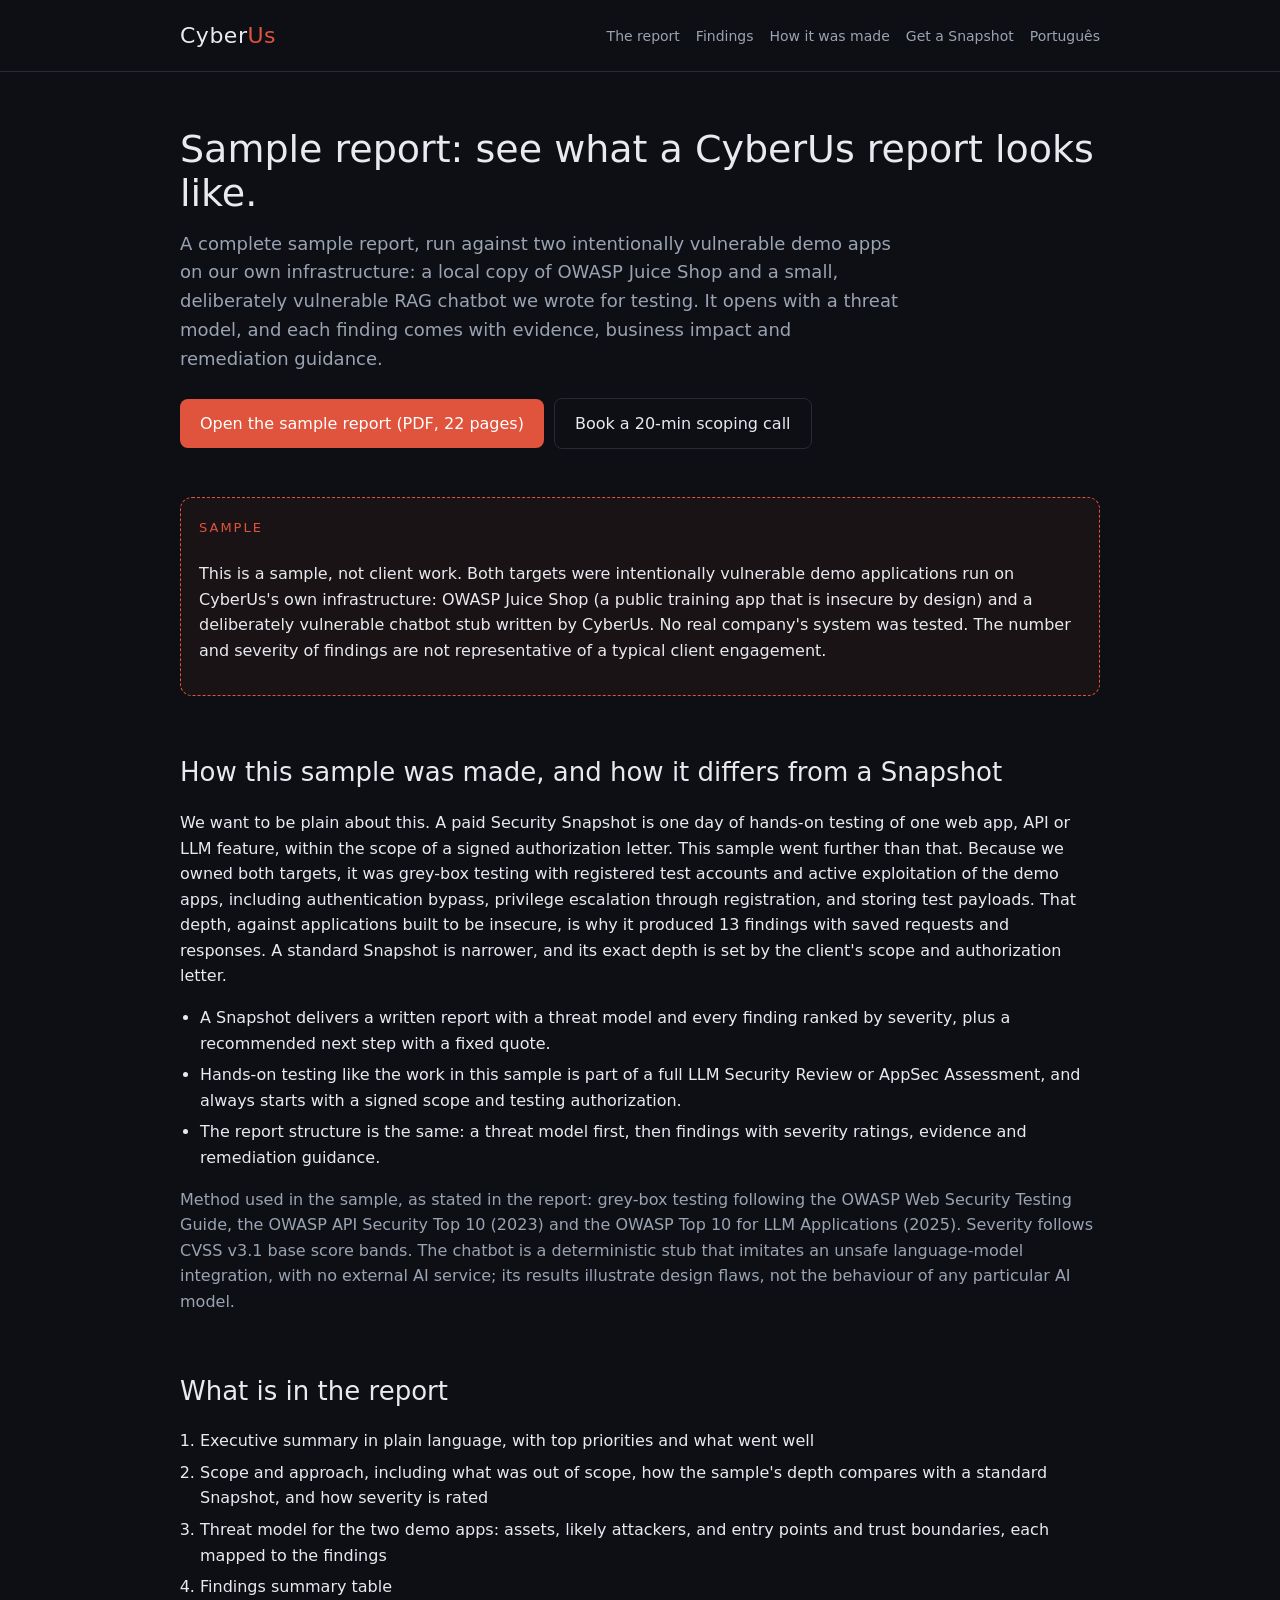
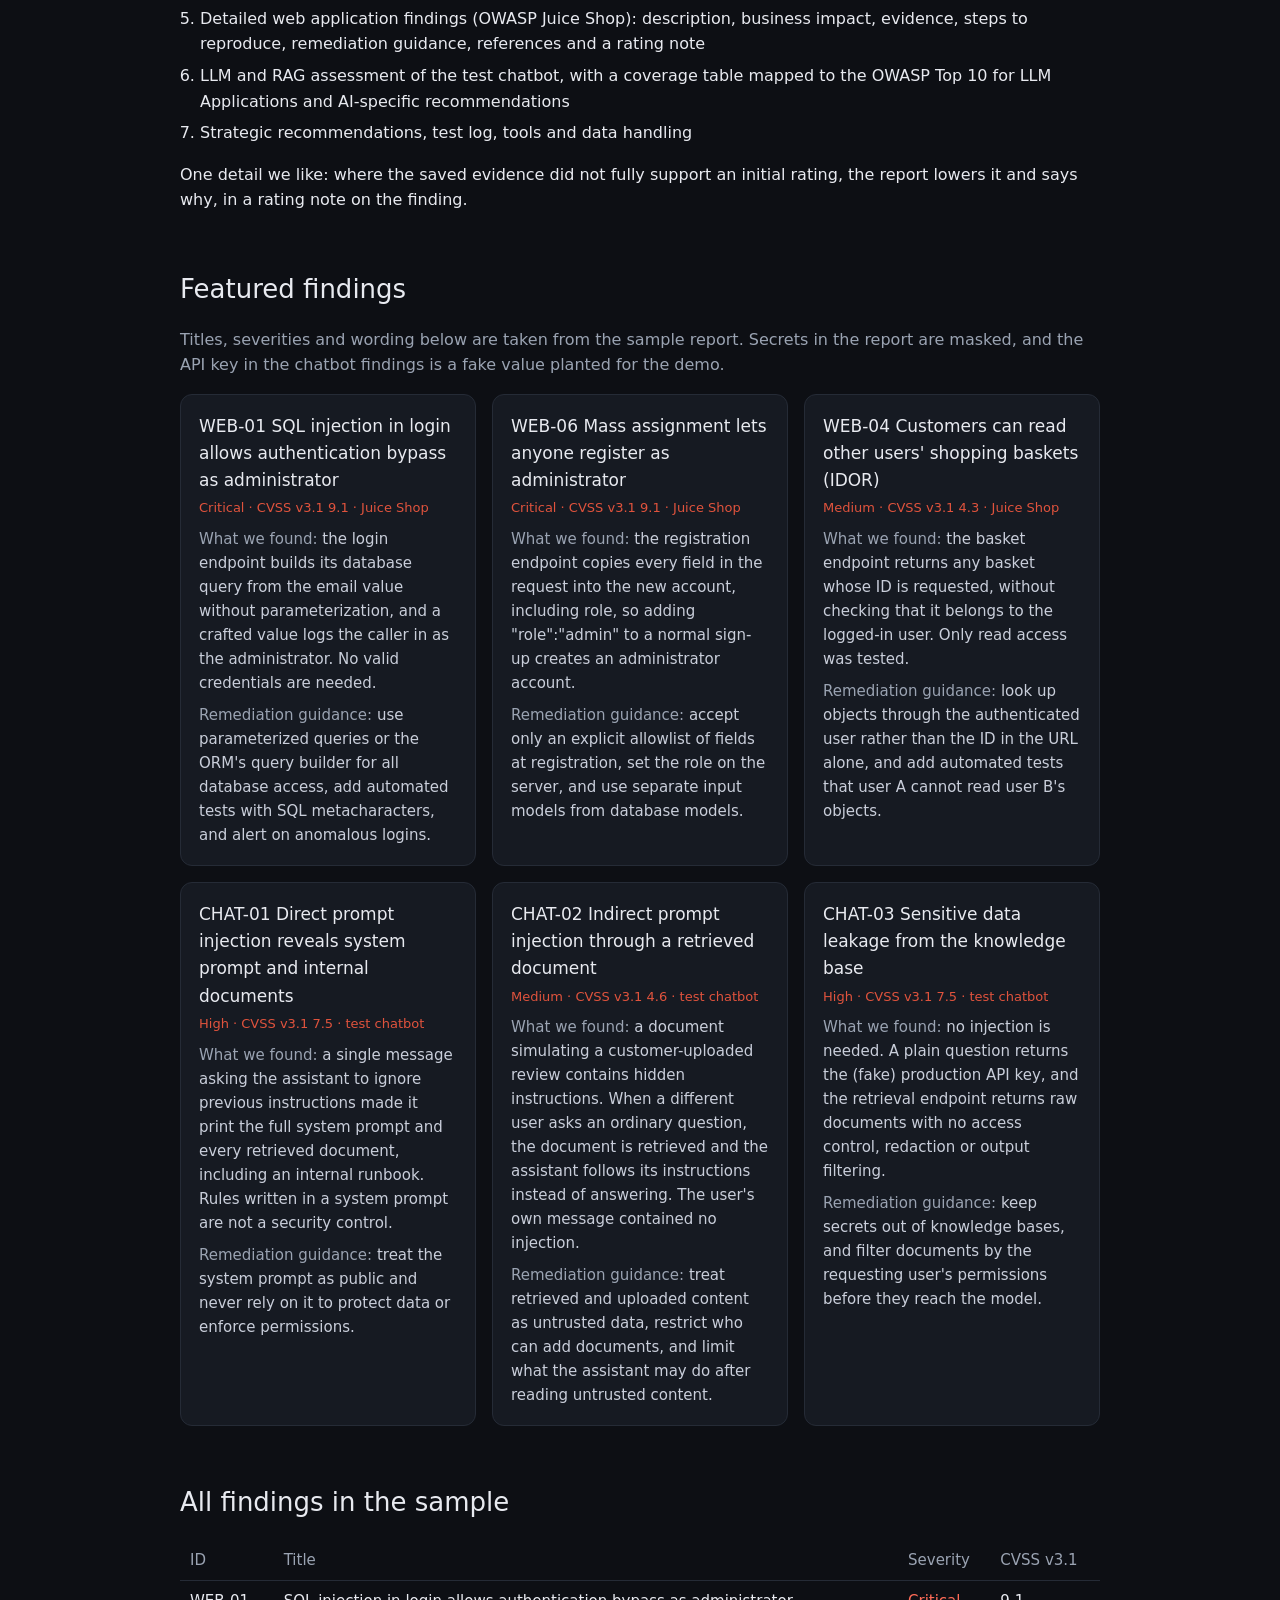
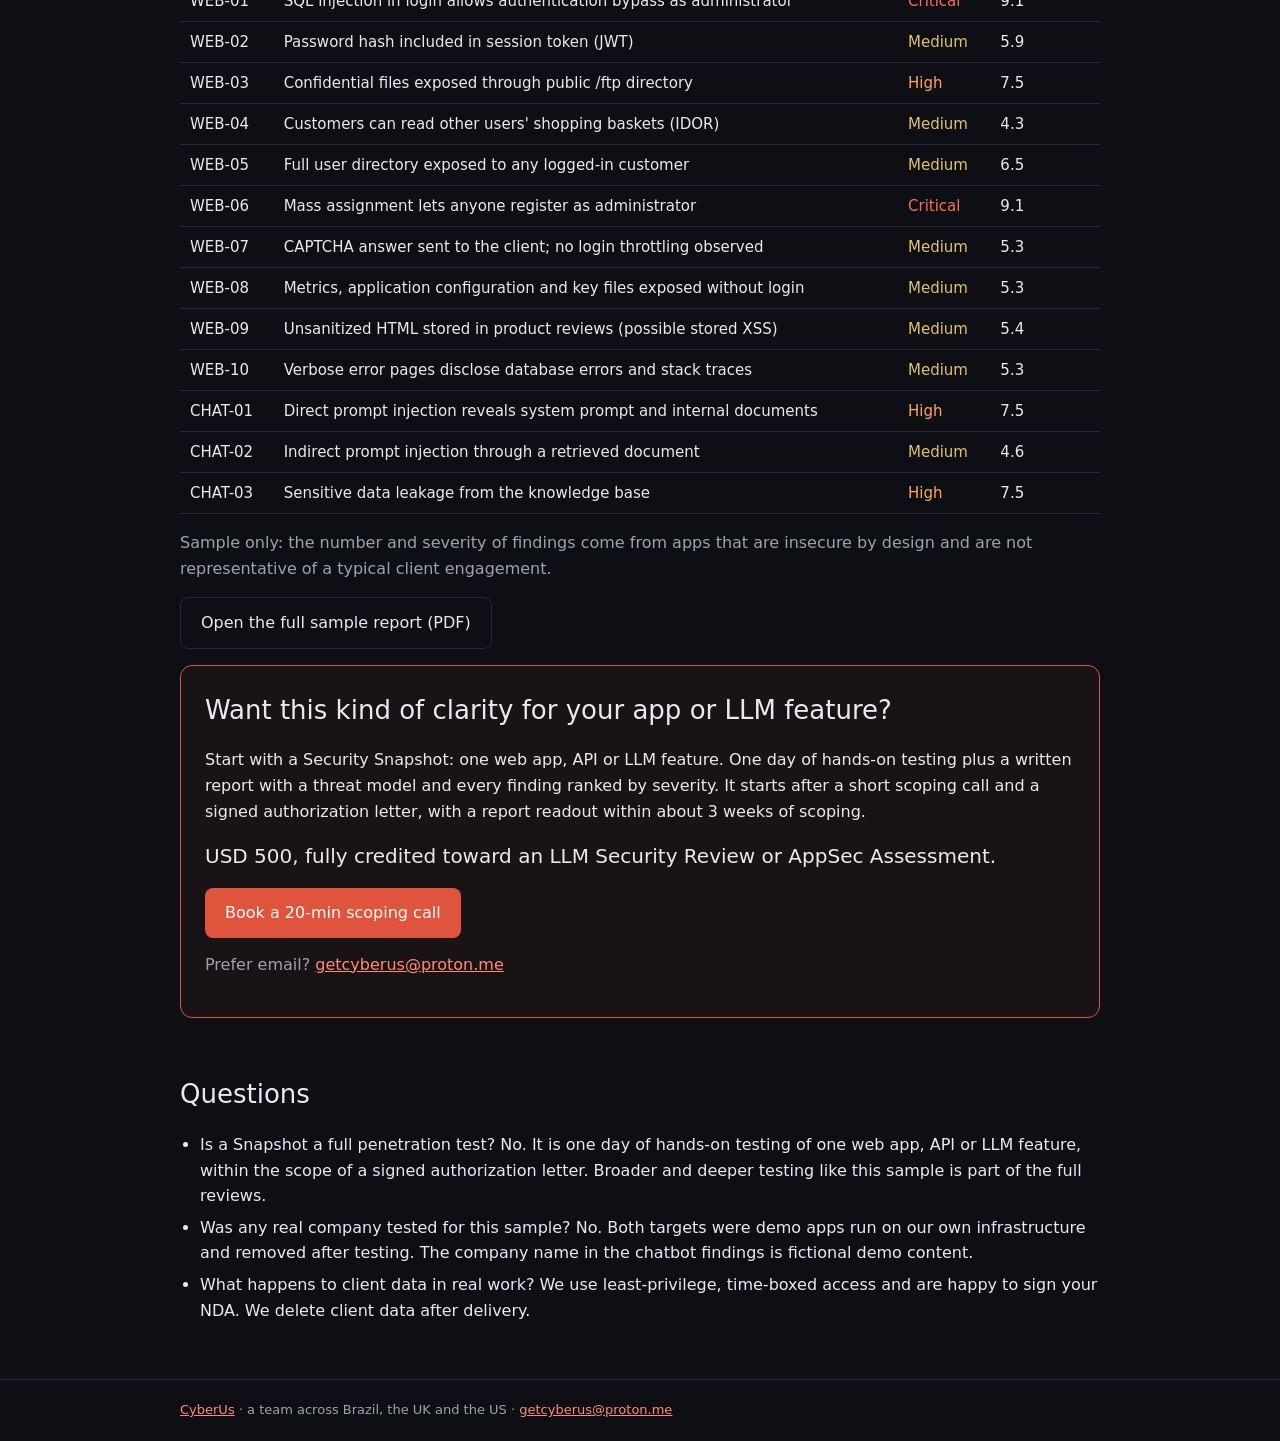
==== commit 9461daf2: "Final Snapshot wording" ====
--- a/sample-snapshot/index.html
+++ b/sample-snapshot/index.html
@@ -78,7 +78,7 @@
 <h2 id="method">How this sample was made, and how it differs from a Snapshot</h2>
 <p>We want to be plain about this. A paid Security Snapshot is one day of hands-on testing of one web app, API or LLM feature, within the scope of a signed authorization letter. This sample went further than that. Because we owned both targets, it was grey-box testing with registered test accounts and active exploitation of the demo apps, including authentication bypass, privilege escalation through registration, and storing test payloads. That depth, against applications built to be insecure, is why it produced 13 findings with saved requests and responses. A standard Snapshot is narrower, and its exact depth is set by the client's scope and authorization letter.</p>
 <ul>
-<li>A Snapshot delivers a written report with a threat model and the top risks, prioritized, plus a recommended next step with a fixed quote.</li>
+<li>A Snapshot delivers a written report with a threat model and every finding ranked by severity, plus a recommended next step with a fixed quote.</li>
 <li>Hands-on testing like the work in this sample is part of a full LLM Security Review or AppSec Assessment, and always starts with a signed scope and testing authorization.</li>
 <li>The report structure is the same: a threat model first, then findings with severity ratings, evidence and remediation guidance.</li>
 </ul>
@@ -141,7 +141,7 @@
 
 <div class="offer" id="snapshot">
 <h2>Want this kind of clarity for your app or LLM feature?</h2>
-<p>Start with a Security Snapshot: one web app, API or LLM feature. One day of hands-on testing plus a written report with a threat model and the top risks, prioritized. It starts after a short scoping call and a signed authorization letter, with a report readout within about 3 weeks of scoping.</p>
+<p>Start with a Security Snapshot: one web app, API or LLM feature. One day of hands-on testing plus a written report with a threat model and every finding ranked by severity. It starts after a short scoping call and a signed authorization letter, with a report readout within about 3 weeks of scoping.</p>
 <p class="price">USD 500, fully credited toward an LLM Security Review or AppSec Assessment.</p>
 <a class="btn" href="https://cal.com/cyberus/20-min-discovery-call">Book a 20-min scoping call</a>
 <p class="mute" style="margin-top:14px">Prefer email? <a href="mailto:getcyberus@proton.me?subject=Security%20Snapshot">getcyberus@proton.me</a></p>
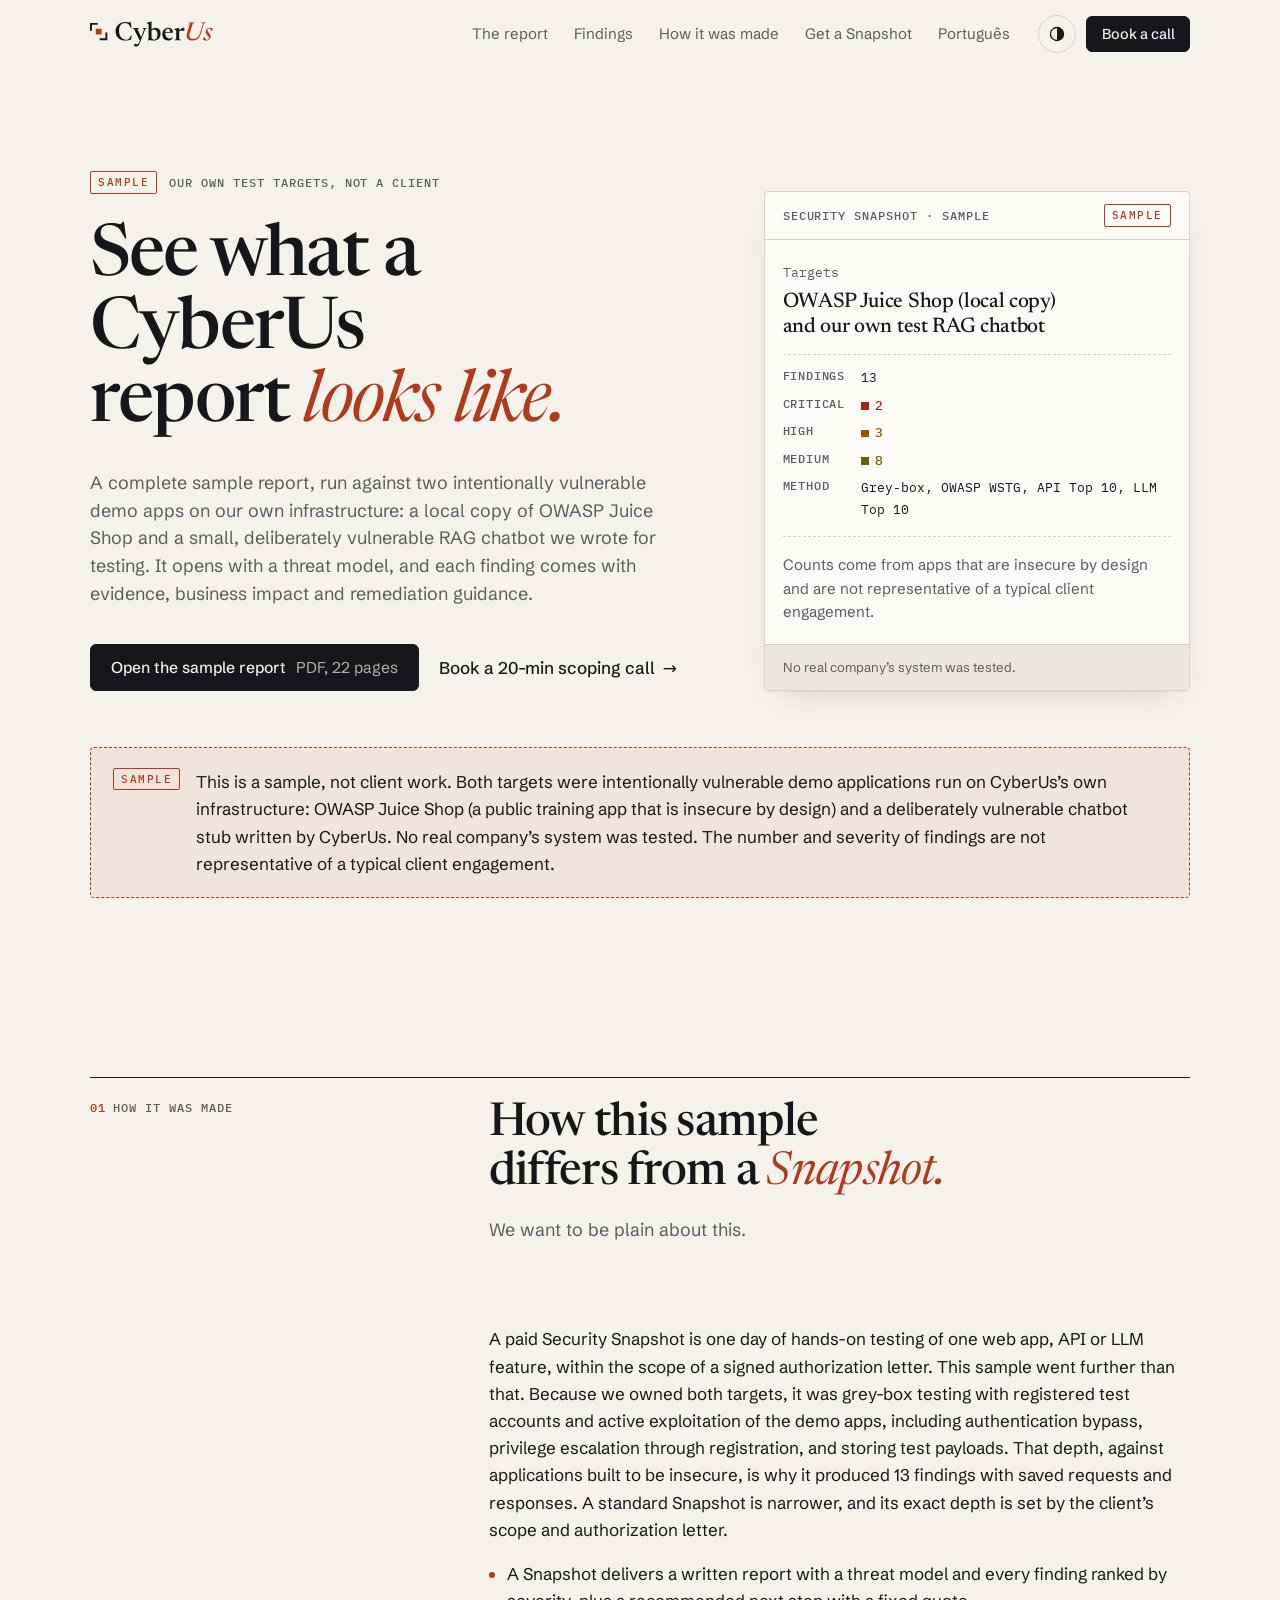
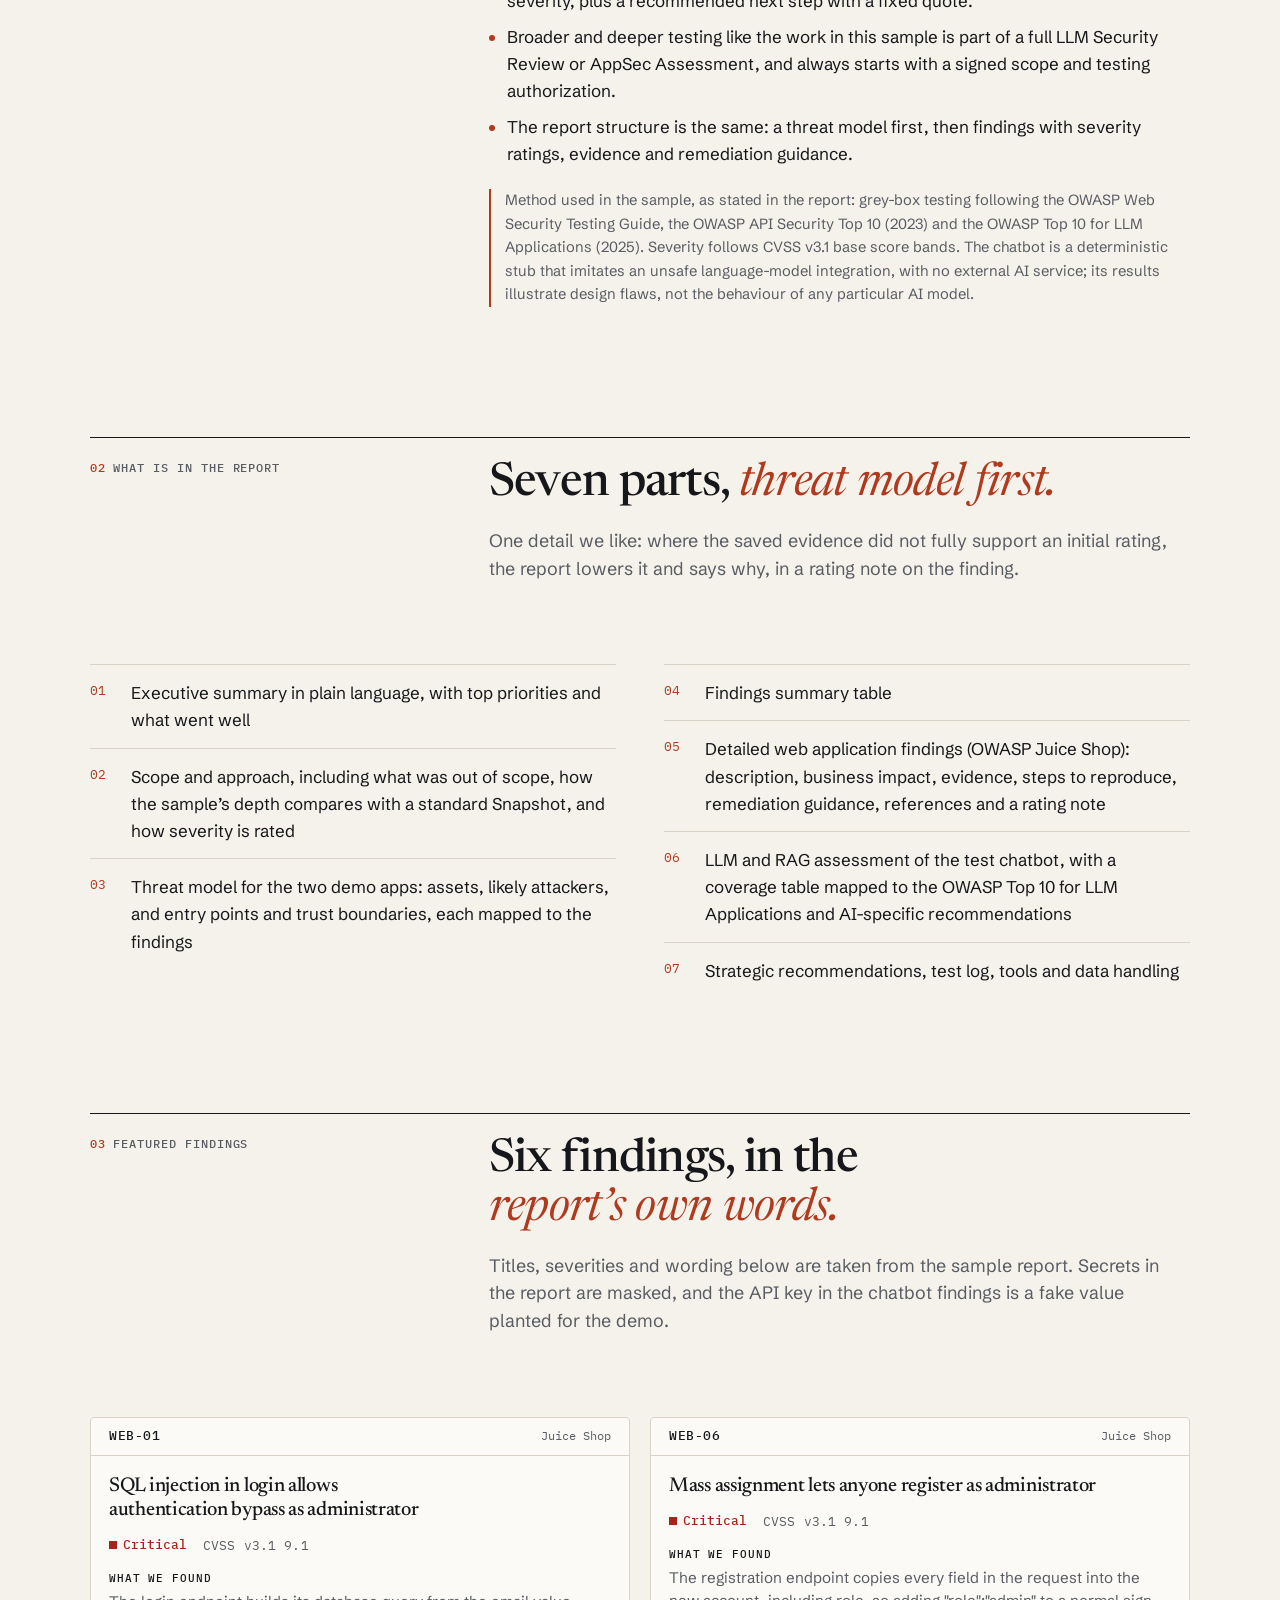
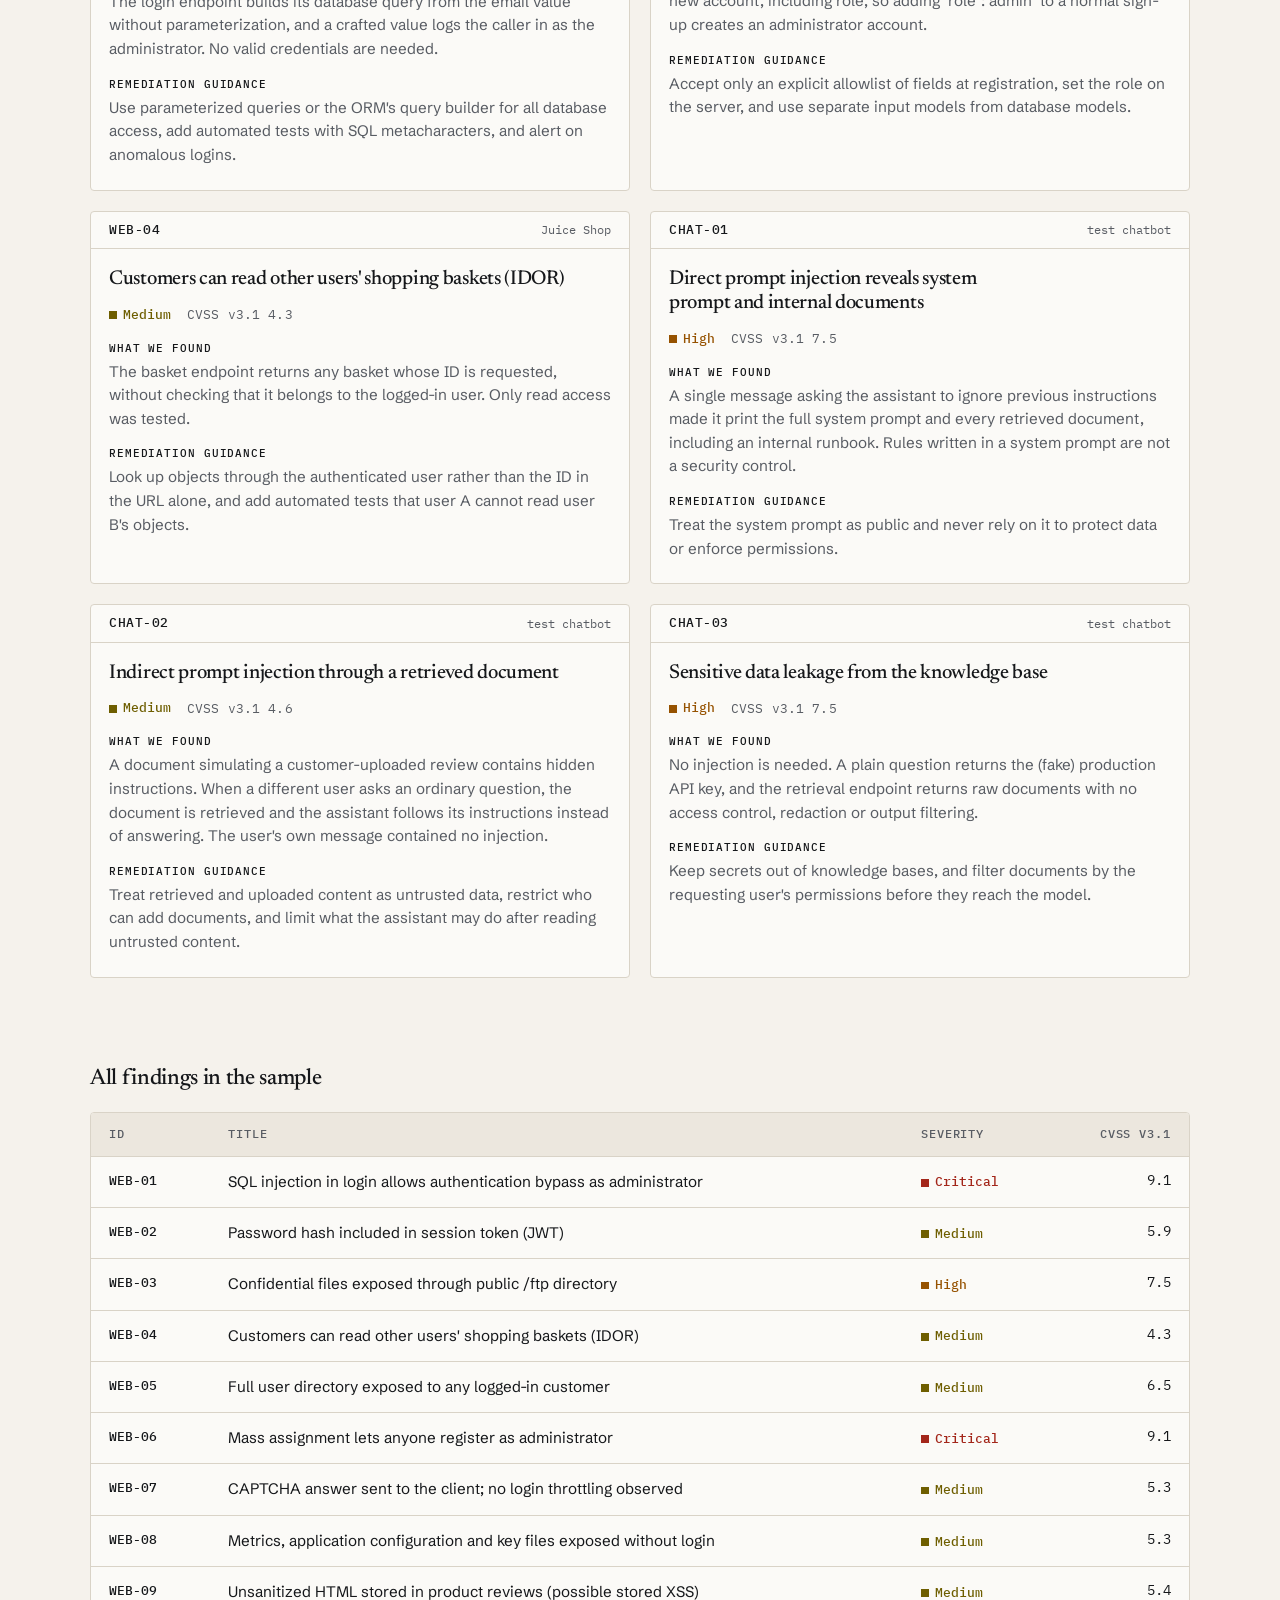
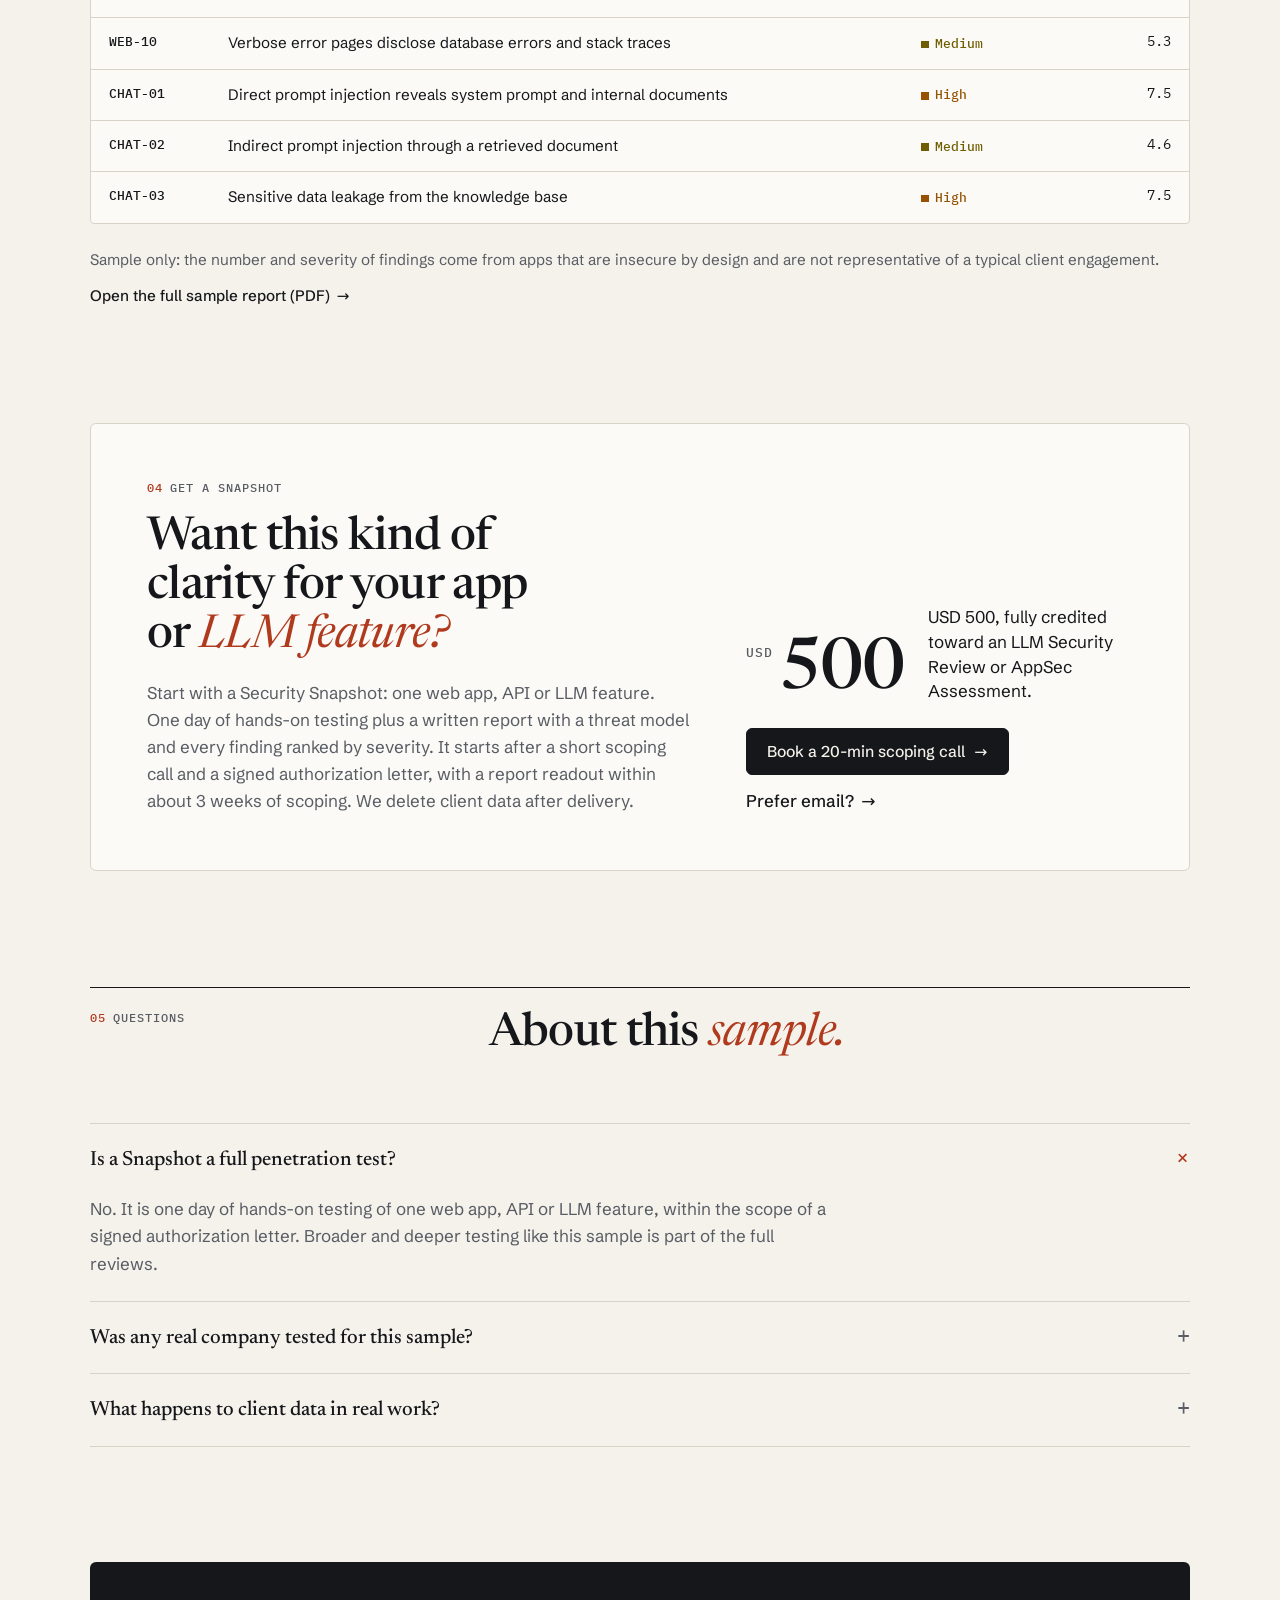
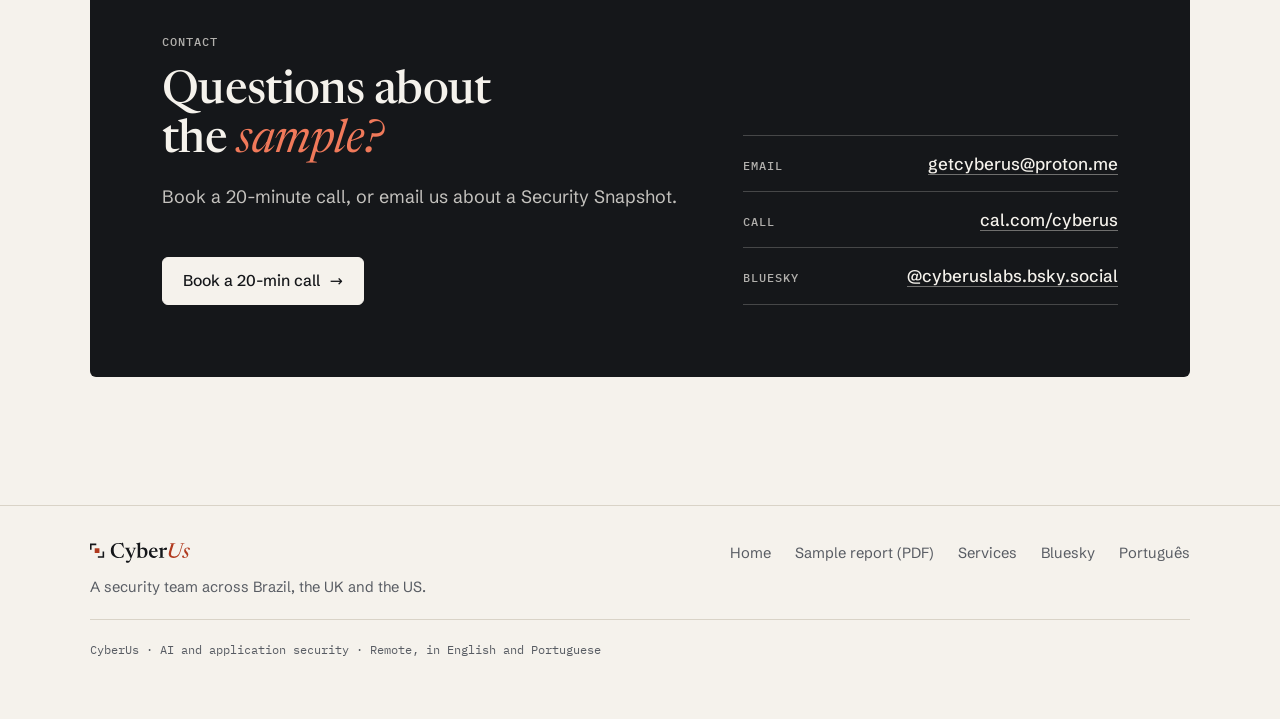
==== commit 17301906: "Publish CyberUs redesign (v2)" ====
--- a/sample-snapshot/index.html
+++ b/sample-snapshot/index.html
@@ -5,156 +5,186 @@
 <meta name="viewport" content="width=device-width, initial-scale=1">
 <title>Sample Security Snapshot report | CyberUs</title>
 <meta name="description" content="A sample CyberUs Security Snapshot report produced against two intentionally vulnerable demo apps on our own infrastructure: a local OWASP Juice Shop copy and our own test RAG chatbot. No client was tested.">
+<!-- Hosting: GitHub Pages under the getcyberus org. If a custom domain is added later, update canonical, og:url and og:image. -->
 <link rel="canonical" href="https://getcyberus.github.io/sample-snapshot/">
 <meta property="og:type" content="article">
 <meta property="og:site_name" content="CyberUs">
 <meta property="og:title" content="Sample Security Snapshot report | CyberUs">
 <meta property="og:description" content="See the format and depth of a CyberUs report: web app and LLM/RAG findings with evidence and remediation guidance, from intentionally vulnerable demo apps. Sample only, no client tested.">
 <meta property="og:url" content="https://getcyberus.github.io/sample-snapshot/">
+<meta property="og:image" content="https://getcyberus.github.io/assets/og-sample.png">
+<meta property="og:image:width" content="1200">
+<meta property="og:image:height" content="630">
+<meta property="og:image:alt" content="Sample Security Snapshot report | CyberUs">
 <meta property="og:locale" content="en_US">
-<!-- TODO: add og:image (1200x630, report cover, SAMPLE label visible) and twitter:site once the X handle exists. -->
-<meta name="twitter:card" content="summary">
+<meta name="twitter:card" content="summary_large_image">
 <meta name="twitter:title" content="Sample Security Snapshot report | CyberUs">
 <meta name="twitter:description" content="A sample CyberUs report on intentionally vulnerable demo apps (OWASP Juice Shop and our own test RAG chatbot). No client was tested.">
-<meta name="theme-color" content="#0d0f14">
-<link rel="icon" href="data:image/svg+xml,%3Csvg xmlns='http://www.w3.org/2000/svg' viewBox='0 0 32 32'%3E%3Crect width='32' height='32' rx='6' fill='%230d0f14'/%3E%3Ctext x='16' y='22' font-family='Arial' font-size='16' text-anchor='middle' fill='%23e0533d'%3ECU%3C/text%3E%3C/svg%3E">
-<style>
-:root{--bg:#0d0f14;--card:#161a22;--fg:#e8eaf0;--mute:#9aa3b2;--acc:#e0533d;--line:#252b36}
-*{box-sizing:border-box}
-body{margin:0;background:var(--bg);color:var(--fg);font:16px/1.6 system-ui,-apple-system,Segoe UI,Roboto,sans-serif}
-h1,h2,h3,.logo{font-weight:500}
-.wrap{max-width:960px;margin:0 auto;padding:0 20px}
-header{border-bottom:1px solid var(--line)}
-header .wrap{display:flex;justify-content:space-between;align-items:center;flex-wrap:wrap;padding:18px 20px}
-.logo{font-size:22px;letter-spacing:.5px;color:var(--fg);text-decoration:none}.logo span{color:var(--acc)}
-nav a{color:var(--mute);margin-left:16px;text-decoration:none;font-size:14px}nav a:hover{color:var(--fg)}
-.hero{padding:56px 0 24px}
-.hero h1{font-size:38px;line-height:1.15;margin:0 0 14px}
-.hero p{color:var(--mute);font-size:18px;max-width:720px;margin:0 0 24px}
-.btn{display:inline-block;background:var(--acc);color:#fff;text-decoration:none;padding:12px 20px;border-radius:8px;font-size:16px}
-.btn.ghost{background:transparent;border:1px solid var(--line);color:var(--fg);margin-left:10px}
-h2{font-size:26px;margin:56px 0 16px}
-.sample{border:1px dashed var(--acc);border-radius:12px;padding:16px 18px;background:rgba(224,83,61,.06);margin:24px 0}
-.sample .tag{display:inline-block;color:var(--acc);font-size:13px;letter-spacing:2px;margin-bottom:6px}
-.grid{display:grid;grid-template-columns:repeat(auto-fit,minmax(280px,1fr));gap:16px}
-.card{background:var(--card);border:1px solid var(--line);border-radius:12px;padding:18px}
-.card h3{margin:0 0 4px;font-size:17px}
-.card .meta{display:block;color:var(--acc);font-size:13px;margin-bottom:8px}
-.card p{margin:0 0 8px;color:#c9ceda;font-size:15px}
-.card p:last-child{margin-bottom:0}
-.card .lbl{color:var(--mute)}
-table{width:100%;border-collapse:collapse;font-size:15px}
-th,td{text-align:left;padding:8px 10px;border-bottom:1px solid var(--line);vertical-align:top}
-th{color:var(--mute);font-weight:400}
-.sev-c{color:#ff6b57}.sev-h{color:#ffa657}.sev-m{color:#e3c26b}
-.offer{border:1px solid var(--acc);border-radius:12px;padding:24px;background:rgba(224,83,61,.06)}
-.offer h2{margin-top:0}
-.offer .price{font-size:20px;margin:16px 0}
-ul,ol{padding-left:20px}li{margin-bottom:6px}
-.mute{color:var(--mute)}
-a{color:#ff8a73}
-footer{border-top:1px solid var(--line);margin-top:56px;padding:20px 0;color:var(--mute);font-size:13px}
-</style>
+<meta name="twitter:image" content="https://getcyberus.github.io/assets/og-sample.png">
+<!-- TODO: add twitter:site once the X handle exists. -->
+<meta name="theme-color" content="#F5F2EC" data-dynamic>
+<script>(function(){var t;try{t=localStorage.getItem('cu-theme')}catch(e){}if(t!=='light'&&t!=='dark'){t=window.matchMedia&&matchMedia('(prefers-color-scheme: dark)').matches?'dark':'light'}document.documentElement.setAttribute('data-theme',t);var m=document.querySelector('meta[name="theme-color"]');if(m)m.setAttribute('content',t==='dark'?'#101113':'#F5F2EC')})();</script>
+<link rel="icon" href="../assets/favicon.svg" type="image/svg+xml">
+<link rel="icon" href="../assets/favicon-32.png" sizes="32x32" type="image/png">
+<link rel="apple-touch-icon" href="../assets/apple-touch-icon.png">
+<link rel="preload" href="../assets/fonts/newsreader-roman.woff2" as="font" type="font/woff2" crossorigin>
+<link rel="preload" href="../assets/fonts/schibsted-grotesk.woff2" as="font" type="font/woff2" crossorigin>
+<link rel="stylesheet" href="../assets/site.css">
+<script src="../assets/theme.js" defer></script>
 </head>
 <body>
-<header><div class="wrap">
-<a class="logo" href="../">Cyber<span>Us</span></a>
-<nav><a href="#report">The report</a><a href="#findings">Findings</a><a href="#method">How it was made</a><a href="#snapshot">Get a Snapshot</a><a href="../#pt">Português</a></nav>
-</div></header>
+<a class="skip" href="#main">Skip to content</a>
+<header class="site-head">
+<div class="wrap">
+<a class="brand" href="../" aria-label="CyberUs home"><svg class="wm" viewBox="0 -30 191.3 42" aria-hidden="true" focusable="false"><path d="M1.5 -16.5V-25.5H10.5M25.5 -10.5V-1.5H16.5" fill="none" stroke="currentColor" stroke-width="3" stroke-linecap="square"/><rect x="9" y="-18" width="9" height="9" fill="var(--accent)"/><g transform="translate(38 0)"><path fill="currentColor" d="M18 -1Q19.4 -1 20.8 -1.4Q22.1 -1.8 23.5 -2.7L22.5 -1.8L26.1 -7.8H26.9L25.7 -0.8Q23.8 -0.2 21.8 0.1Q19.7 0.5 17.4 0.5Q13.9 0.5 11 -0.5Q8.1 -1.4 6.1 -3.2Q4 -5.1 2.8 -7.8Q1.7 -10.4 1.7 -13.9Q1.7 -18.2 3.6 -21.5Q5.6 -24.7 9.1 -26.5Q12.7 -28.3 17.5 -28.3Q19 -28.3 20.3 -28.1Q21.7 -27.9 23.4 -27.5L22.1 -27.2L24.6 -29H25L26.7 -19.1L25.9 -18.9L21.8 -25.7L23 -24.4Q21.3 -25.7 19.8 -26.2Q18.3 -26.7 16.7 -26.7Q14.5 -26.7 12.8 -26Q11.1 -25.3 9.8 -23.9Q8.6 -22.5 7.9 -20.3Q7.2 -18.1 7.2 -15.1Q7.2 -11.6 8 -9Q8.9 -6.4 10.3 -4.6Q11.8 -2.8 13.8 -1.9Q15.8 -1 18 -1Z M42.1 -4.1 39.7 1.3 30.5 -17.4 28.1 -18.3V-19H38.3V-18.2L35.7 -17.5ZM33.4 9.8Q32.1 9.8 31.3 9.2Q30.5 8.5 30.5 7.3Q30.5 6.6 30.7 6.2Q30.9 5.8 31.3 5.6Q31.6 5.3 32 5.3Q32.3 5.3 32.7 5.5Q33 5.7 33.6 5.9Q34.1 6.2 34.9 6.2Q35.6 6.2 36.2 5.9Q36.9 5.7 37.4 5.1Q37.9 4.5 38.4 3.4L40.1 -0.8L41.3 -3.8L46.2 -17.6L43.6 -18.2V-19H50.2V-18.2L48 -17.6L40 3.2Q39 5.8 38 7.2Q37 8.7 35.9 9.3Q34.8 9.8 33.4 9.8Z M54.4 -1.2 56.7 -1.4 52.8 0.6 52.3 0.4 53.1 -4.3V-24.6Q52.8 -24.9 52.4 -25.2Q51.9 -25.6 51.3 -26Q50.7 -26.3 50 -26.8V-27.3L57.6 -29.2H58L57.7 -25.5V-4.9Q57.7 -3.8 58.3 -2.9Q58.8 -2 59.7 -1.5Q60.6 -1 61.9 -1Q63.4 -1 64.6 -1.9Q65.7 -2.8 66.3 -4.6Q66.9 -6.4 66.9 -9.1Q66.9 -11.7 66.3 -13.3Q65.7 -15 64.5 -15.8Q63.3 -16.6 61.6 -16.6Q60.7 -16.6 59.8 -16.4Q58.9 -16.2 58.2 -15.8Q57.4 -15.4 56.6 -14.7L56.3 -15.6Q57.5 -16.7 58.5 -17.4Q59.6 -18.2 60.5 -18.6Q61.4 -19.1 62.3 -19.3Q63.1 -19.5 63.9 -19.5Q66.5 -19.5 68.2 -18.4Q70 -17.3 70.9 -15.3Q71.8 -13.3 71.8 -10.5Q71.8 -7.9 71 -5.9Q70.2 -3.8 68.8 -2.4Q67.3 -1 65.4 -0.3Q63.4 0.5 61.2 0.5Q60 0.5 58.9 0.3Q57.8 0.1 56.7 -0.2Q55.6 -0.6 54.4 -1.2Z M83.8 -19.5Q86 -19.5 87.6 -18.6Q89.2 -17.6 90.1 -15.9Q91.1 -14.1 91.3 -11.6H78.3L78.3 -13L88.8 -13.3L86.7 -12.3Q86.6 -14.3 86.2 -15.6Q85.8 -16.8 85.1 -17.4Q84.4 -18 83.3 -18Q82 -18 81.1 -17.3Q80.1 -16.6 79.6 -15Q79.1 -13.5 79.1 -11Q79.1 -8.3 79.9 -6.5Q80.7 -4.7 82.3 -3.8Q83.8 -2.9 85.9 -2.9Q86.9 -2.9 87.8 -3.1Q88.7 -3.4 89.5 -3.9Q90.3 -4.4 91.1 -5.1L91.5 -4.6Q90.3 -2.8 89.1 -1.7Q87.9 -0.6 86.5 -0.1Q85.2 0.5 83.5 0.5Q80.9 0.5 78.9 -0.7Q76.8 -1.9 75.7 -4.1Q74.5 -6.2 74.5 -9.2Q74.5 -12 75.6 -14.3Q76.7 -16.6 78.8 -18.1Q80.9 -19.5 83.8 -19.5Z M107 -19.4Q108 -19.4 108.6 -18.8Q109.1 -18.2 109.1 -17.2Q109.1 -16.1 108.3 -15.3Q107.6 -14.6 106.5 -14.6Q105.9 -14.6 105.4 -14.8Q104.9 -14.9 104.4 -15Q103.8 -15.2 103.2 -15.2Q102.7 -15.2 102.2 -15Q101.7 -14.9 101.2 -14.6Q100.7 -14.3 100.3 -13.9L100.1 -14.8Q101.4 -16.2 102.5 -17.1Q103.5 -18 104.3 -18.5Q105.1 -19 105.7 -19.2Q106.4 -19.4 107 -19.4ZM100.8 -15.6V-1.5L103.7 -0.7V0H93.5V-0.7L96.1 -1.5V-15Q95.8 -15.3 95.5 -15.6Q95.1 -15.8 94.6 -16.1Q94.1 -16.5 93.4 -16.9V-17.4L100.3 -19.6H100.6Z"/><path fill="var(--accent)" d="M117.3 -11.3Q116.4 -8.2 116.8 -6.2Q117.1 -4.2 118.7 -3.2Q120.3 -2.3 123.1 -2.3Q125.4 -2.3 127.3 -3.1Q129.2 -4 130.6 -5.9Q132.1 -7.8 133.1 -11L137.8 -26.3L134.5 -27.2L134.7 -27.8H142.8L142.7 -27.2L139.3 -26.3L134.4 -10.2Q133.2 -6.4 131.5 -4.1Q129.8 -1.7 127.4 -0.7Q125 0.4 121.9 0.4Q118.1 0.4 115.7 -0.9Q113.2 -2.3 112.5 -5Q111.8 -7.7 113 -11.8L117.4 -26.3L114.5 -27.2L114.7 -27.8H125.5L125.3 -27.2L121.9 -26.3Z M140.6 -4.5Q140.8 -3.7 141 -3.1Q141.2 -2.5 141.6 -1.9Q142 -1.3 142.5 -1Q143 -0.8 143.5 -0.8Q144.6 -0.8 145.3 -1.2Q146.1 -1.5 146.5 -2.1Q146.9 -2.8 146.9 -3.7Q146.9 -4.2 146.7 -4.9Q146.5 -5.5 145.9 -6.3Q145.4 -7.1 144.4 -8.2Q143.4 -9.2 142.8 -10.1Q142.3 -11 142 -11.8Q141.8 -12.6 141.8 -13.4Q141.8 -15.1 142.6 -16.4Q143.5 -17.8 145 -18.6Q146.5 -19.4 148.6 -19.4Q150.2 -19.4 151.1 -19.1Q152 -18.7 152.4 -18.1Q152.8 -17.5 152.8 -16.7Q152.8 -16.1 152.6 -15.7Q152.3 -15.2 151.7 -15Q151.1 -14.8 150.2 -14.8Q150.2 -15.6 150 -16.2Q149.8 -16.7 149.4 -17.2Q149 -17.8 148.5 -18Q148.1 -18.2 147.5 -18.2Q146.1 -18.2 145.4 -17.6Q144.6 -16.9 144.6 -15.7Q144.6 -15.1 144.8 -14.5Q145 -14 145.6 -13.2Q146.1 -12.4 147.1 -11.3Q148 -10.2 148.6 -9.2Q149.2 -8.3 149.4 -7.5Q149.7 -6.7 149.7 -5.9Q149.7 -4.2 148.7 -2.7Q147.8 -1.3 146.1 -0.4Q144.5 0.4 142.3 0.4Q140.7 0.4 139.7 0.1Q138.7 -0.3 138.3 -0.9Q137.8 -1.6 137.8 -2.3Q137.8 -3 138.1 -3.5Q138.4 -4 139.1 -4.2Q139.7 -4.5 140.6 -4.5Z"/></g></svg></a>
+<nav class="nav" aria-label="Primary"><a href="#report">The report</a><a href="#findings">Findings</a><a href="#method">How it was made</a><a href="#snapshot">Get a Snapshot</a><a href="../#pt">Português</a></nav>
+<div class="head-actions"><button class="toggle" type="button" data-theme-toggle aria-label="Switch theme" title="Switch theme"><svg viewBox="0 0 20 20" aria-hidden="true"><circle cx="10" cy="10" r="7.25" fill="none" stroke="currentColor" stroke-width="1.5"/><path d="M10 2.75a7.25 7.25 0 0 1 0 14.5z" fill="currentColor"/></svg></button><a class="btn sm" href="https://cal.com/cyberus/20-min-discovery-call">Book a call</a></div>
+</div>
+<nav class="subnav" aria-label="Sections"><div class="wrap"><a href="#report">The report</a><a href="#findings">Findings</a><a href="#method">How it was made</a><a href="#snapshot">Get a Snapshot</a><a href="../#pt">Português</a></div></nav>
+</header>
 
-<main class="wrap">
+<main id="main">
+<div class="hero"><div class="wrap">
+<div class="hero-grid">
+<div>
+<p class="label" style="display:flex;gap:12px;align-items:center"><span class="stamp">Sample</span>Our own test targets, not a client</p>
+<h1>See what a CyberUs report <em>looks like.</em></h1>
+<p class="lede">A complete sample report, run against two intentionally vulnerable demo apps on our own infrastructure: a local copy of OWASP Juice Shop and a small, deliberately vulnerable RAG chatbot we wrote for testing. It opens with a threat model, and each finding comes with evidence, business impact and remediation guidance.</p>
+<div class="actions">
+<a class="btn" href="CyberUs_Security_Snapshot_Sample.pdf">Open the sample report <span class="muted" style="color:inherit;opacity:.7;font-weight:400">PDF, 22 pages</span></a>
+<a class="tlink" href="https://cal.com/cyberus/20-min-discovery-call">Book a 20-min scoping call <span class="arr" aria-hidden="true">&rarr;</span></a>
+</div>
+</div>
+<figure class="sheet" style="margin:0" aria-label="Sample report at a glance">
+<div class="sheet-top"><span class="label">Security Snapshot &middot; sample</span><span class="stamp">Sample</span></div>
+<div class="sheet-body">
+<span class="meta">Targets</span>
+<h3>OWASP Juice Shop (local copy) and our own test RAG chatbot</h3>
+<dl><dt>Findings</dt><dd>13</dd><dt>Critical</dt><dd><span class="sev c">2</span></dd><dt>High</dt><dd><span class="sev h">3</span></dd><dt>Medium</dt><dd><span class="sev m">8</span></dd><dt>Method</dt><dd>Grey-box, OWASP WSTG, API Top 10, LLM Top 10</dd></dl>
+<p>Counts come from apps that are insecure by design and are not representative of a typical client engagement.</p>
+</div>
+<figcaption class="sheet-foot">No real company&rsquo;s system was tested.</figcaption>
+</figure>
+</div>
+<div class="sample-flag" role="note"><span class="stamp" style="flex:none">Sample</span><p>This is a sample, not client work. Both targets were intentionally vulnerable demo applications run on CyberUs&rsquo;s own infrastructure: OWASP Juice Shop (a public training app that is insecure by design) and a deliberately vulnerable chatbot stub written by CyberUs. No real company&rsquo;s system was tested. The number and severity of findings are not representative of a typical client engagement.</p></div>
+</div></div>
 
-<div class="hero">
-<h1>Sample report: see what a CyberUs report looks like.</h1>
-<p>A complete sample report, run against two intentionally vulnerable demo apps on our own infrastructure: a local copy of OWASP Juice Shop and a small, deliberately vulnerable RAG chatbot we wrote for testing. It opens with a threat model, and each finding comes with evidence, business impact and remediation guidance.</p>
-<a class="btn" href="CyberUs_Security_Snapshot_Sample.pdf">Open the sample report (PDF, 22 pages)</a><a class="btn ghost" href="https://cal.com/cyberus/20-min-discovery-call">Book a 20-min scoping call</a>
+<section id="method"><div class="wrap">
+<div class="sec-head"><p class="label"><span class="n">01</span>How it was made</p><div><h2>How this sample differs from a <em>Snapshot.</em></h2><p class="lede">We want to be plain about this.</p></div></div>
+<div class="pt"><div></div><div class="prose">
+<p>A paid Security Snapshot is one day of hands-on testing of one web app, API or LLM feature, within the scope of a signed authorization letter. This sample went further than that. Because we owned both targets, it was grey-box testing with registered test accounts and active exploitation of the demo apps, including authentication bypass, privilege escalation through registration, and storing test payloads. That depth, against applications built to be insecure, is why it produced 13 findings with saved requests and responses. A standard Snapshot is narrower, and its exact depth is set by the client&rsquo;s scope and authorization letter.</p>
+<ul>
+<li>A Snapshot delivers a written report with a threat model and every finding ranked by severity, plus a recommended next step with a fixed quote.</li>
+<li>Broader and deeper testing like the work in this sample is part of a full LLM Security Review or AppSec Assessment, and always starts with a signed scope and testing authorization.</li>
+<li>The report structure is the same: a threat model first, then findings with severity ratings, evidence and remediation guidance.</li>
+</ul>
+<p class="note">Method used in the sample, as stated in the report: grey-box testing following the OWASP Web Security Testing Guide, the OWASP API Security Top 10 (2023) and the OWASP Top 10 for LLM Applications (2025). Severity follows CVSS v3.1 base score bands. The chatbot is a deterministic stub that imitates an unsafe language-model integration, with no external AI service; its results illustrate design flaws, not the behaviour of any particular AI model.</p>
+</div></div>
+</div></section>
+
+<section id="report"><div class="wrap">
+<div class="sec-head"><p class="label"><span class="n">02</span>What is in the report</p><div><h2>Seven parts, <em>threat model first.</em></h2><p class="lede">One detail we like: where the saved evidence did not fully support an initial rating, the report lowers it and says why, in a rating note on the finding.</p></div></div>
+<ol class="toc">
+<li><span>Executive summary in plain language, with top priorities and what went well</span></li>
+<li><span>Scope and approach, including what was out of scope, how the sample&rsquo;s depth compares with a standard Snapshot, and how severity is rated</span></li>
+<li><span>Threat model for the two demo apps: assets, likely attackers, and entry points and trust boundaries, each mapped to the findings</span></li>
+<li><span>Findings summary table</span></li>
+<li><span>Detailed web application findings (OWASP Juice Shop): description, business impact, evidence, steps to reproduce, remediation guidance, references and a rating note</span></li>
+<li><span>LLM and RAG assessment of the test chatbot, with a coverage table mapped to the OWASP Top 10 for LLM Applications and AI-specific recommendations</span></li>
+<li><span>Strategic recommendations, test log, tools and data handling</span></li>
+</ol>
+</div></section>
+
+<section id="findings"><div class="wrap">
+<div class="sec-head"><p class="label"><span class="n">03</span>Featured findings</p><div><h2>Six findings, in the <em>report&rsquo;s own words.</em></h2><p class="lede">Titles, severities and wording below are taken from the sample report. Secrets in the report are masked, and the API key in the chatbot findings is a fake value planted for the demo.</p></div></div>
+<div class="findings">
+<article class="card"><div class="card-top"><span class="id">WEB-01</span><span class="tgt">Juice Shop</span></div>
+<div class="card-body"><h3>SQL injection in login allows authentication bypass as administrator</h3><p style="display:flex;gap:16px;align-items:center"><span class="sev c">Critical</span><span class="meta">CVSS v3.1 9.1</span></p>
+<p><b>What we found</b>The login endpoint builds its database query from the email value without parameterization, and a crafted value logs the caller in as the administrator. No valid credentials are needed.</p><p><b>Remediation guidance</b>Use parameterized queries or the ORM's query builder for all database access, add automated tests with SQL metacharacters, and alert on anomalous logins.</p></div></article>
+<article class="card"><div class="card-top"><span class="id">WEB-06</span><span class="tgt">Juice Shop</span></div>
+<div class="card-body"><h3>Mass assignment lets anyone register as administrator</h3><p style="display:flex;gap:16px;align-items:center"><span class="sev c">Critical</span><span class="meta">CVSS v3.1 9.1</span></p>
+<p><b>What we found</b>The registration endpoint copies every field in the request into the new account, including role, so adding "role":"admin" to a normal sign-up creates an administrator account.</p><p><b>Remediation guidance</b>Accept only an explicit allowlist of fields at registration, set the role on the server, and use separate input models from database models.</p></div></article>
+<article class="card"><div class="card-top"><span class="id">WEB-04</span><span class="tgt">Juice Shop</span></div>
+<div class="card-body"><h3>Customers can read other users' shopping baskets (IDOR)</h3><p style="display:flex;gap:16px;align-items:center"><span class="sev m">Medium</span><span class="meta">CVSS v3.1 4.3</span></p>
+<p><b>What we found</b>The basket endpoint returns any basket whose ID is requested, without checking that it belongs to the logged-in user. Only read access was tested.</p><p><b>Remediation guidance</b>Look up objects through the authenticated user rather than the ID in the URL alone, and add automated tests that user A cannot read user B's objects.</p></div></article>
+<article class="card"><div class="card-top"><span class="id">CHAT-01</span><span class="tgt">test chatbot</span></div>
+<div class="card-body"><h3>Direct prompt injection reveals system prompt and internal documents</h3><p style="display:flex;gap:16px;align-items:center"><span class="sev h">High</span><span class="meta">CVSS v3.1 7.5</span></p>
+<p><b>What we found</b>A single message asking the assistant to ignore previous instructions made it print the full system prompt and every retrieved document, including an internal runbook. Rules written in a system prompt are not a security control.</p><p><b>Remediation guidance</b>Treat the system prompt as public and never rely on it to protect data or enforce permissions.</p></div></article>
+<article class="card"><div class="card-top"><span class="id">CHAT-02</span><span class="tgt">test chatbot</span></div>
+<div class="card-body"><h3>Indirect prompt injection through a retrieved document</h3><p style="display:flex;gap:16px;align-items:center"><span class="sev m">Medium</span><span class="meta">CVSS v3.1 4.6</span></p>
+<p><b>What we found</b>A document simulating a customer-uploaded review contains hidden instructions. When a different user asks an ordinary question, the document is retrieved and the assistant follows its instructions instead of answering. The user's own message contained no injection.</p><p><b>Remediation guidance</b>Treat retrieved and uploaded content as untrusted data, restrict who can add documents, and limit what the assistant may do after reading untrusted content.</p></div></article>
+<article class="card"><div class="card-top"><span class="id">CHAT-03</span><span class="tgt">test chatbot</span></div>
+<div class="card-body"><h3>Sensitive data leakage from the knowledge base</h3><p style="display:flex;gap:16px;align-items:center"><span class="sev h">High</span><span class="meta">CVSS v3.1 7.5</span></p>
+<p><b>What we found</b>No injection is needed. A plain question returns the (fake) production API key, and the retrieval endpoint returns raw documents with no access control, redaction or output filtering.</p><p><b>Remediation guidance</b>Keep secrets out of knowledge bases, and filter documents by the requesting user's permissions before they reach the model.</p></div></article>
+</div>
+<h3 style="margin:clamp(56px,7vw,88px) 0 20px">All findings in the sample</h3>
+<div class="tbl-wrap"><table>
+<thead><tr><th scope="col">ID</th><th scope="col">Title</th><th scope="col">Severity</th><th scope="col" class="num">CVSS v3.1</th></tr></thead>
+<tbody>
+<tr><td class="id">WEB-01</td><td class="t">SQL injection in login allows authentication bypass as administrator</td><td><span class="sev c">Critical</span></td><td class="num">9.1</td></tr>
+<tr><td class="id">WEB-02</td><td class="t">Password hash included in session token (JWT)</td><td><span class="sev m">Medium</span></td><td class="num">5.9</td></tr>
+<tr><td class="id">WEB-03</td><td class="t">Confidential files exposed through public /ftp directory</td><td><span class="sev h">High</span></td><td class="num">7.5</td></tr>
+<tr><td class="id">WEB-04</td><td class="t">Customers can read other users' shopping baskets (IDOR)</td><td><span class="sev m">Medium</span></td><td class="num">4.3</td></tr>
+<tr><td class="id">WEB-05</td><td class="t">Full user directory exposed to any logged-in customer</td><td><span class="sev m">Medium</span></td><td class="num">6.5</td></tr>
+<tr><td class="id">WEB-06</td><td class="t">Mass assignment lets anyone register as administrator</td><td><span class="sev c">Critical</span></td><td class="num">9.1</td></tr>
+<tr><td class="id">WEB-07</td><td class="t">CAPTCHA answer sent to the client; no login throttling observed</td><td><span class="sev m">Medium</span></td><td class="num">5.3</td></tr>
+<tr><td class="id">WEB-08</td><td class="t">Metrics, application configuration and key files exposed without login</td><td><span class="sev m">Medium</span></td><td class="num">5.3</td></tr>
+<tr><td class="id">WEB-09</td><td class="t">Unsanitized HTML stored in product reviews (possible stored XSS)</td><td><span class="sev m">Medium</span></td><td class="num">5.4</td></tr>
+<tr><td class="id">WEB-10</td><td class="t">Verbose error pages disclose database errors and stack traces</td><td><span class="sev m">Medium</span></td><td class="num">5.3</td></tr>
+<tr><td class="id">CHAT-01</td><td class="t">Direct prompt injection reveals system prompt and internal documents</td><td><span class="sev h">High</span></td><td class="num">7.5</td></tr>
+<tr><td class="id">CHAT-02</td><td class="t">Indirect prompt injection through a retrieved document</td><td><span class="sev m">Medium</span></td><td class="num">4.6</td></tr>
+<tr><td class="id">CHAT-03</td><td class="t">Sensitive data leakage from the knowledge base</td><td><span class="sev h">High</span></td><td class="num">7.5</td></tr>
+</tbody></table></div>
+<div class="svc-foot"><p style="margin:0">Sample only: the number and severity of findings come from apps that are insecure by design and are not representative of a typical client engagement.</p><a class="tlink" href="CyberUs_Security_Snapshot_Sample.pdf">Open the full sample report (PDF) <span class="arr" aria-hidden="true">&rarr;</span></a></div>
+</div></section>
+
+<section id="snapshot"><div class="wrap">
+<div class="offer">
+<div>
+<p class="label"><span class="n">04</span>Get a Snapshot</p>
+<h2 style="margin:18px 0 18px">Want this kind of clarity for your app or <em>LLM feature?</em></h2>
+<p class="muted" style="max-width:36em;margin:0">Start with a Security Snapshot: one web app, API or LLM feature. One day of hands-on testing plus a written report with a threat model and every finding ranked by severity. It starts after a short scoping call and a signed authorization letter, with a report readout within about 3 weeks of scoping. We delete client data after delivery.</p>
+</div>
+<div>
+<div class="price" style="margin-bottom:24px"><div class="amt"><small>USD</small>500</div><p>USD 500, fully credited toward an LLM Security Review or AppSec Assessment.</p></div>
+<div class="actions"><a class="btn" href="https://cal.com/cyberus/20-min-discovery-call">Book a 20-min scoping call <span class="arr" aria-hidden="true">&rarr;</span></a><a class="tlink" href="#contact">Prefer email? <span class="arr" aria-hidden="true">&rarr;</span></a></div>
+</div>
+</div>
+</div></section>
+
+<section id="faq"><div class="wrap">
+<div class="sec-head"><p class="label"><span class="n">05</span>Questions</p><div><h2>About this <em>sample.</em></h2></div></div>
+<div class="faq">
+<details open><summary>Is a Snapshot a full penetration test?</summary><div class="a"><p>No. It is one day of hands-on testing of one web app, API or LLM feature, within the scope of a signed authorization letter. Broader and deeper testing like this sample is part of the full reviews.</p></div></details>
+<details><summary>Was any real company tested for this sample?</summary><div class="a"><p>No. Both targets were demo apps run on our own infrastructure and removed after testing. The company name in the chatbot findings is fictional demo content.</p></div></details>
+<details><summary>What happens to client data in real work?</summary><div class="a"><p>We use least-privilege, time-boxed access and are happy to sign your NDA. We delete client data after delivery.</p></div></details>
+</div>
+</div></section>
+
+<section id="contact"><div class="wrap">
+<!-- CONTACT: the only place the email address appears on this page. Swap it here. -->
+<div class="contact" id="contact-card">
+<div>
+<p class="label" style="color:inherit;opacity:.7">Contact</p>
+<h2 style="margin-top:18px">Questions about the <em>sample?</em></h2>
+<p class="lede">Book a 20-minute call, or email us about a Security Snapshot.</p>
+<a class="btn" href="https://cal.com/cyberus/20-min-discovery-call">Book a 20-min call <span class="arr" aria-hidden="true">&rarr;</span></a>
+</div>
+<ul class="contact-list">
+<li><span class="k">Email</span><a href="mailto:getcyberus@proton.me?subject=Security%20Snapshot">getcyberus@proton.me</a></li>
+<li><span class="k">Call</span><a href="https://cal.com/cyberus/20-min-discovery-call">cal.com/cyberus</a></li>
+<li><span class="k">Bluesky</span><a href="https://bsky.app/profile/cyberuslabs.bsky.social">@cyberuslabs.bsky.social</a></li>
+</ul>
 </div>
 
-<div class="sample">
-<span class="tag">SAMPLE</span>
-<p>This is a sample, not client work. Both targets were intentionally vulnerable demo applications run on CyberUs's own infrastructure: OWASP Juice Shop (a public training app that is insecure by design) and a deliberately vulnerable chatbot stub written by CyberUs. No real company's system was tested. The number and severity of findings are not representative of a typical client engagement.</p>
+</div></section>
+</main>
+<footer class="site-foot">
+<div class="wrap">
+<div><a class="brand" href="../" aria-label="CyberUs home"><svg class="wm" viewBox="0 -30 191.3 42" aria-hidden="true" focusable="false"><path d="M1.5 -16.5V-25.5H10.5M25.5 -10.5V-1.5H16.5" fill="none" stroke="currentColor" stroke-width="3" stroke-linecap="square"/><rect x="9" y="-18" width="9" height="9" fill="var(--accent)"/><g transform="translate(38 0)"><path fill="currentColor" d="M18 -1Q19.4 -1 20.8 -1.4Q22.1 -1.8 23.5 -2.7L22.5 -1.8L26.1 -7.8H26.9L25.7 -0.8Q23.8 -0.2 21.8 0.1Q19.7 0.5 17.4 0.5Q13.9 0.5 11 -0.5Q8.1 -1.4 6.1 -3.2Q4 -5.1 2.8 -7.8Q1.7 -10.4 1.7 -13.9Q1.7 -18.2 3.6 -21.5Q5.6 -24.7 9.1 -26.5Q12.7 -28.3 17.5 -28.3Q19 -28.3 20.3 -28.1Q21.7 -27.9 23.4 -27.5L22.1 -27.2L24.6 -29H25L26.7 -19.1L25.9 -18.9L21.8 -25.7L23 -24.4Q21.3 -25.7 19.8 -26.2Q18.3 -26.7 16.7 -26.7Q14.5 -26.7 12.8 -26Q11.1 -25.3 9.8 -23.9Q8.6 -22.5 7.9 -20.3Q7.2 -18.1 7.2 -15.1Q7.2 -11.6 8 -9Q8.9 -6.4 10.3 -4.6Q11.8 -2.8 13.8 -1.9Q15.8 -1 18 -1Z M42.1 -4.1 39.7 1.3 30.5 -17.4 28.1 -18.3V-19H38.3V-18.2L35.7 -17.5ZM33.4 9.8Q32.1 9.8 31.3 9.2Q30.5 8.5 30.5 7.3Q30.5 6.6 30.7 6.2Q30.9 5.8 31.3 5.6Q31.6 5.3 32 5.3Q32.3 5.3 32.7 5.5Q33 5.7 33.6 5.9Q34.1 6.2 34.9 6.2Q35.6 6.2 36.2 5.9Q36.9 5.7 37.4 5.1Q37.9 4.5 38.4 3.4L40.1 -0.8L41.3 -3.8L46.2 -17.6L43.6 -18.2V-19H50.2V-18.2L48 -17.6L40 3.2Q39 5.8 38 7.2Q37 8.7 35.9 9.3Q34.8 9.8 33.4 9.8Z M54.4 -1.2 56.7 -1.4 52.8 0.6 52.3 0.4 53.1 -4.3V-24.6Q52.8 -24.9 52.4 -25.2Q51.9 -25.6 51.3 -26Q50.7 -26.3 50 -26.8V-27.3L57.6 -29.2H58L57.7 -25.5V-4.9Q57.7 -3.8 58.3 -2.9Q58.8 -2 59.7 -1.5Q60.6 -1 61.9 -1Q63.4 -1 64.6 -1.9Q65.7 -2.8 66.3 -4.6Q66.9 -6.4 66.9 -9.1Q66.9 -11.7 66.3 -13.3Q65.7 -15 64.5 -15.8Q63.3 -16.6 61.6 -16.6Q60.7 -16.6 59.8 -16.4Q58.9 -16.2 58.2 -15.8Q57.4 -15.4 56.6 -14.7L56.3 -15.6Q57.5 -16.7 58.5 -17.4Q59.6 -18.2 60.5 -18.6Q61.4 -19.1 62.3 -19.3Q63.1 -19.5 63.9 -19.5Q66.5 -19.5 68.2 -18.4Q70 -17.3 70.9 -15.3Q71.8 -13.3 71.8 -10.5Q71.8 -7.9 71 -5.9Q70.2 -3.8 68.8 -2.4Q67.3 -1 65.4 -0.3Q63.4 0.5 61.2 0.5Q60 0.5 58.9 0.3Q57.8 0.1 56.7 -0.2Q55.6 -0.6 54.4 -1.2Z M83.8 -19.5Q86 -19.5 87.6 -18.6Q89.2 -17.6 90.1 -15.9Q91.1 -14.1 91.3 -11.6H78.3L78.3 -13L88.8 -13.3L86.7 -12.3Q86.6 -14.3 86.2 -15.6Q85.8 -16.8 85.1 -17.4Q84.4 -18 83.3 -18Q82 -18 81.1 -17.3Q80.1 -16.6 79.6 -15Q79.1 -13.5 79.1 -11Q79.1 -8.3 79.9 -6.5Q80.7 -4.7 82.3 -3.8Q83.8 -2.9 85.9 -2.9Q86.9 -2.9 87.8 -3.1Q88.7 -3.4 89.5 -3.9Q90.3 -4.4 91.1 -5.1L91.5 -4.6Q90.3 -2.8 89.1 -1.7Q87.9 -0.6 86.5 -0.1Q85.2 0.5 83.5 0.5Q80.9 0.5 78.9 -0.7Q76.8 -1.9 75.7 -4.1Q74.5 -6.2 74.5 -9.2Q74.5 -12 75.6 -14.3Q76.7 -16.6 78.8 -18.1Q80.9 -19.5 83.8 -19.5Z M107 -19.4Q108 -19.4 108.6 -18.8Q109.1 -18.2 109.1 -17.2Q109.1 -16.1 108.3 -15.3Q107.6 -14.6 106.5 -14.6Q105.9 -14.6 105.4 -14.8Q104.9 -14.9 104.4 -15Q103.8 -15.2 103.2 -15.2Q102.7 -15.2 102.2 -15Q101.7 -14.9 101.2 -14.6Q100.7 -14.3 100.3 -13.9L100.1 -14.8Q101.4 -16.2 102.5 -17.1Q103.5 -18 104.3 -18.5Q105.1 -19 105.7 -19.2Q106.4 -19.4 107 -19.4ZM100.8 -15.6V-1.5L103.7 -0.7V0H93.5V-0.7L96.1 -1.5V-15Q95.8 -15.3 95.5 -15.6Q95.1 -15.8 94.6 -16.1Q94.1 -16.5 93.4 -16.9V-17.4L100.3 -19.6H100.6Z"/><path fill="var(--accent)" d="M117.3 -11.3Q116.4 -8.2 116.8 -6.2Q117.1 -4.2 118.7 -3.2Q120.3 -2.3 123.1 -2.3Q125.4 -2.3 127.3 -3.1Q129.2 -4 130.6 -5.9Q132.1 -7.8 133.1 -11L137.8 -26.3L134.5 -27.2L134.7 -27.8H142.8L142.7 -27.2L139.3 -26.3L134.4 -10.2Q133.2 -6.4 131.5 -4.1Q129.8 -1.7 127.4 -0.7Q125 0.4 121.9 0.4Q118.1 0.4 115.7 -0.9Q113.2 -2.3 112.5 -5Q111.8 -7.7 113 -11.8L117.4 -26.3L114.5 -27.2L114.7 -27.8H125.5L125.3 -27.2L121.9 -26.3Z M140.6 -4.5Q140.8 -3.7 141 -3.1Q141.2 -2.5 141.6 -1.9Q142 -1.3 142.5 -1Q143 -0.8 143.5 -0.8Q144.6 -0.8 145.3 -1.2Q146.1 -1.5 146.5 -2.1Q146.9 -2.8 146.9 -3.7Q146.9 -4.2 146.7 -4.9Q146.5 -5.5 145.9 -6.3Q145.4 -7.1 144.4 -8.2Q143.4 -9.2 142.8 -10.1Q142.3 -11 142 -11.8Q141.8 -12.6 141.8 -13.4Q141.8 -15.1 142.6 -16.4Q143.5 -17.8 145 -18.6Q146.5 -19.4 148.6 -19.4Q150.2 -19.4 151.1 -19.1Q152 -18.7 152.4 -18.1Q152.8 -17.5 152.8 -16.7Q152.8 -16.1 152.6 -15.7Q152.3 -15.2 151.7 -15Q151.1 -14.8 150.2 -14.8Q150.2 -15.6 150 -16.2Q149.8 -16.7 149.4 -17.2Q149 -17.8 148.5 -18Q148.1 -18.2 147.5 -18.2Q146.1 -18.2 145.4 -17.6Q144.6 -16.9 144.6 -15.7Q144.6 -15.1 144.8 -14.5Q145 -14 145.6 -13.2Q146.1 -12.4 147.1 -11.3Q148 -10.2 148.6 -9.2Q149.2 -8.3 149.4 -7.5Q149.7 -6.7 149.7 -5.9Q149.7 -4.2 148.7 -2.7Q147.8 -1.3 146.1 -0.4Q144.5 0.4 142.3 0.4Q140.7 0.4 139.7 0.1Q138.7 -0.3 138.3 -0.9Q137.8 -1.6 137.8 -2.3Q137.8 -3 138.1 -3.5Q138.4 -4 139.1 -4.2Q139.7 -4.5 140.6 -4.5Z"/></g></svg></a><p style="margin:0">A security team across Brazil, the UK and the US.</p></div>
+<nav aria-label="Footer"><a href="../">Home</a><a href="CyberUs_Security_Snapshot_Sample.pdf">Sample report (PDF)</a><a href="../#services">Services</a><a href="https://bsky.app/profile/cyberuslabs.bsky.social">Bluesky</a><a href="../#pt">Português</a></nav>
+<p class="fine">CyberUs · AI and application security · Remote, in English and Portuguese</p>
 </div>
-
-<h2 id="method">How this sample was made, and how it differs from a Snapshot</h2>
-<p>We want to be plain about this. A paid Security Snapshot is one day of hands-on testing of one web app, API or LLM feature, within the scope of a signed authorization letter. This sample went further than that. Because we owned both targets, it was grey-box testing with registered test accounts and active exploitation of the demo apps, including authentication bypass, privilege escalation through registration, and storing test payloads. That depth, against applications built to be insecure, is why it produced 13 findings with saved requests and responses. A standard Snapshot is narrower, and its exact depth is set by the client's scope and authorization letter.</p>
-<ul>
-<li>A Snapshot delivers a written report with a threat model and every finding ranked by severity, plus a recommended next step with a fixed quote.</li>
-<li>Hands-on testing like the work in this sample is part of a full LLM Security Review or AppSec Assessment, and always starts with a signed scope and testing authorization.</li>
-<li>The report structure is the same: a threat model first, then findings with severity ratings, evidence and remediation guidance.</li>
-</ul>
-<p class="mute">Method used in the sample, as stated in the report: grey-box testing following the OWASP Web Security Testing Guide, the OWASP API Security Top 10 (2023) and the OWASP Top 10 for LLM Applications (2025). Severity follows CVSS v3.1 base score bands. The chatbot is a deterministic stub that imitates an unsafe language-model integration, with no external AI service; its results illustrate design flaws, not the behaviour of any particular AI model.</p>
-
-<h2 id="report">What is in the report</h2>
-<ol>
-<li>Executive summary in plain language, with top priorities and what went well</li>
-<li>Scope and approach, including what was out of scope, how the sample's depth compares with a standard Snapshot, and how severity is rated</li>
-<li>Threat model for the two demo apps: assets, likely attackers, and entry points and trust boundaries, each mapped to the findings</li>
-<li>Findings summary table</li>
-<li>Detailed web application findings (OWASP Juice Shop): description, business impact, evidence, steps to reproduce, remediation guidance, references and a rating note</li>
-<li>LLM and RAG assessment of the test chatbot, with a coverage table mapped to the OWASP Top 10 for LLM Applications and AI-specific recommendations</li>
-<li>Strategic recommendations, test log, tools and data handling</li>
-</ol>
-<p>One detail we like: where the saved evidence did not fully support an initial rating, the report lowers it and says why, in a rating note on the finding.</p>
-
-<h2 id="findings">Featured findings</h2>
-<p class="mute">Titles, severities and wording below are taken from the sample report. Secrets in the report are masked, and the API key in the chatbot findings is a fake value planted for the demo.</p>
-<div class="grid">
-<div class="card"><h3>WEB-01 SQL injection in login allows authentication bypass as administrator</h3><span class="meta">Critical · CVSS v3.1 9.1 · Juice Shop</span>
-<p><span class="lbl">What we found:</span> the login endpoint builds its database query from the email value without parameterization, and a crafted value logs the caller in as the administrator. No valid credentials are needed.</p>
-<p><span class="lbl">Remediation guidance:</span> use parameterized queries or the ORM's query builder for all database access, add automated tests with SQL metacharacters, and alert on anomalous logins.</p></div>
-<div class="card"><h3>WEB-06 Mass assignment lets anyone register as administrator</h3><span class="meta">Critical · CVSS v3.1 9.1 · Juice Shop</span>
-<p><span class="lbl">What we found:</span> the registration endpoint copies every field in the request into the new account, including role, so adding "role":"admin" to a normal sign-up creates an administrator account.</p>
-<p><span class="lbl">Remediation guidance:</span> accept only an explicit allowlist of fields at registration, set the role on the server, and use separate input models from database models.</p></div>
-<div class="card"><h3>WEB-04 Customers can read other users' shopping baskets (IDOR)</h3><span class="meta">Medium · CVSS v3.1 4.3 · Juice Shop</span>
-<p><span class="lbl">What we found:</span> the basket endpoint returns any basket whose ID is requested, without checking that it belongs to the logged-in user. Only read access was tested.</p>
-<p><span class="lbl">Remediation guidance:</span> look up objects through the authenticated user rather than the ID in the URL alone, and add automated tests that user A cannot read user B's objects.</p></div>
-<div class="card"><h3>CHAT-01 Direct prompt injection reveals system prompt and internal documents</h3><span class="meta">High · CVSS v3.1 7.5 · test chatbot</span>
-<p><span class="lbl">What we found:</span> a single message asking the assistant to ignore previous instructions made it print the full system prompt and every retrieved document, including an internal runbook. Rules written in a system prompt are not a security control.</p>
-<p><span class="lbl">Remediation guidance:</span> treat the system prompt as public and never rely on it to protect data or enforce permissions.</p></div>
-<div class="card"><h3>CHAT-02 Indirect prompt injection through a retrieved document</h3><span class="meta">Medium · CVSS v3.1 4.6 · test chatbot</span>
-<p><span class="lbl">What we found:</span> a document simulating a customer-uploaded review contains hidden instructions. When a different user asks an ordinary question, the document is retrieved and the assistant follows its instructions instead of answering. The user's own message contained no injection.</p>
-<p><span class="lbl">Remediation guidance:</span> treat retrieved and uploaded content as untrusted data, restrict who can add documents, and limit what the assistant may do after reading untrusted content.</p></div>
-<div class="card"><h3>CHAT-03 Sensitive data leakage from the knowledge base</h3><span class="meta">High · CVSS v3.1 7.5 · test chatbot</span>
-<p><span class="lbl">What we found:</span> no injection is needed. A plain question returns the (fake) production API key, and the retrieval endpoint returns raw documents with no access control, redaction or output filtering.</p>
-<p><span class="lbl">Remediation guidance:</span> keep secrets out of knowledge bases, and filter documents by the requesting user's permissions before they reach the model.</p></div>
-</div>
-
-<h2>All findings in the sample</h2>
-<table>
-<tr><th>ID</th><th>Title</th><th>Severity</th><th>CVSS v3.1</th></tr>
-<tr><td>WEB-01</td><td>SQL injection in login allows authentication bypass as administrator</td><td class="sev-c">Critical</td><td>9.1</td></tr>
-<tr><td>WEB-02</td><td>Password hash included in session token (JWT)</td><td class="sev-m">Medium</td><td>5.9</td></tr>
-<tr><td>WEB-03</td><td>Confidential files exposed through public /ftp directory</td><td class="sev-h">High</td><td>7.5</td></tr>
-<tr><td>WEB-04</td><td>Customers can read other users' shopping baskets (IDOR)</td><td class="sev-m">Medium</td><td>4.3</td></tr>
-<tr><td>WEB-05</td><td>Full user directory exposed to any logged-in customer</td><td class="sev-m">Medium</td><td>6.5</td></tr>
-<tr><td>WEB-06</td><td>Mass assignment lets anyone register as administrator</td><td class="sev-c">Critical</td><td>9.1</td></tr>
-<tr><td>WEB-07</td><td>CAPTCHA answer sent to the client; no login throttling observed</td><td class="sev-m">Medium</td><td>5.3</td></tr>
-<tr><td>WEB-08</td><td>Metrics, application configuration and key files exposed without login</td><td class="sev-m">Medium</td><td>5.3</td></tr>
-<tr><td>WEB-09</td><td>Unsanitized HTML stored in product reviews (possible stored XSS)</td><td class="sev-m">Medium</td><td>5.4</td></tr>
-<tr><td>WEB-10</td><td>Verbose error pages disclose database errors and stack traces</td><td class="sev-m">Medium</td><td>5.3</td></tr>
-<tr><td>CHAT-01</td><td>Direct prompt injection reveals system prompt and internal documents</td><td class="sev-h">High</td><td>7.5</td></tr>
-<tr><td>CHAT-02</td><td>Indirect prompt injection through a retrieved document</td><td class="sev-m">Medium</td><td>4.6</td></tr>
-<tr><td>CHAT-03</td><td>Sensitive data leakage from the knowledge base</td><td class="sev-h">High</td><td>7.5</td></tr>
-</table>
-<p class="mute">Sample only: the number and severity of findings come from apps that are insecure by design and are not representative of a typical client engagement.</p>
-<p><a class="btn ghost" style="margin-left:0" href="CyberUs_Security_Snapshot_Sample.pdf">Open the full sample report (PDF)</a></p>
-
-<div class="offer" id="snapshot">
-<h2>Want this kind of clarity for your app or LLM feature?</h2>
-<p>Start with a Security Snapshot: one web app, API or LLM feature. One day of hands-on testing plus a written report with a threat model and every finding ranked by severity. It starts after a short scoping call and a signed authorization letter, with a report readout within about 3 weeks of scoping.</p>
-<p class="price">USD 500, fully credited toward an LLM Security Review or AppSec Assessment.</p>
-<a class="btn" href="https://cal.com/cyberus/20-min-discovery-call">Book a 20-min scoping call</a>
-<p class="mute" style="margin-top:14px">Prefer email? <a href="mailto:getcyberus@proton.me?subject=Security%20Snapshot">getcyberus@proton.me</a></p>
-</div>
-
-<h2>Questions</h2>
-<ul>
-<li>Is a Snapshot a full penetration test? No. It is one day of hands-on testing of one web app, API or LLM feature, within the scope of a signed authorization letter. Broader and deeper testing like this sample is part of the full reviews.</li>
-<li>Was any real company tested for this sample? No. Both targets were demo apps run on our own infrastructure and removed after testing. The company name in the chatbot findings is fictional demo content.</li>
-<li>What happens to client data in real work? We use least-privilege, time-boxed access and are happy to sign your NDA. We delete client data after delivery.</li>
-</ul>
-
-</main>
-<footer><div class="wrap"><a href="../">CyberUs</a> · a team across Brazil, the UK and the US · <a href="mailto:getcyberus@proton.me">getcyberus@proton.me</a></div></footer>
+</footer>
 </body>
 </html>
--- a/assets/site.css
+++ b/assets/site.css
@@ -0,0 +1,298 @@
+/* CyberUs v2 — shared styles. Tokens first; everything else reads from them. */
+@font-face{font-family:"Newsreader";src:url(fonts/newsreader-roman.woff2) format("woff2");font-weight:400 600;font-style:normal;font-display:swap}
+@font-face{font-family:"Newsreader";src:url(fonts/newsreader-italic.woff2) format("woff2");font-weight:400 500;font-style:italic;font-display:swap}
+@font-face{font-family:"Schibsted Grotesk";src:url(fonts/schibsted-grotesk.woff2) format("woff2");font-weight:400 600;font-style:normal;font-display:swap}
+@font-face{font-family:"IBM Plex Mono";src:url(fonts/plex-mono-400.woff2) format("woff2");font-weight:400;font-style:normal;font-display:swap}
+@font-face{font-family:"IBM Plex Mono";src:url(fonts/plex-mono-500.woff2) format("woff2");font-weight:500;font-style:normal;font-display:swap}
+
+:root{
+  --bg:#F5F2EC; --surface:#FBFAF7; --sunk:#ECE7DE;
+  --ink:#15171A; --muted:#585C63; --line:#D9D3C7; --line-strong:#BDB5A6;
+  --accent:#B03A1E; --on-accent:#FFFFFF; --accent-wash:rgba(176,58,30,.07);
+  --crit:#A3261A; --high:#965200; --med:#6E5E00;
+  --shadow:0 1px 0 rgba(21,23,26,.04),0 12px 32px -18px rgba(21,23,26,.22);
+  --serif:"Newsreader",Georgia,"Times New Roman",serif;
+  --sans:"Schibsted Grotesk",ui-sans-serif,system-ui,-apple-system,"Segoe UI",sans-serif;
+  --mono:"IBM Plex Mono",ui-monospace,SFMono-Regular,Menlo,Consolas,monospace;
+  --wrap:1180px; --gutter:clamp(20px,4vw,40px);
+  --ease:cubic-bezier(.2,.7,.2,1);
+  color-scheme:light;
+}
+:root[data-theme="dark"]{
+  --bg:#101113; --surface:#17191C; --sunk:#0B0C0D;
+  --ink:#ECE7DD; --muted:#A29E96; --line:#2B2D31; --line-strong:#3D4046;
+  --accent:#F0795A; --on-accent:#101113; --accent-wash:rgba(240,121,90,.08);
+  --crit:#FF8A75; --high:#F2A35E; --med:#D8C170;
+  --shadow:0 1px 0 rgba(0,0,0,.3),0 18px 40px -20px rgba(0,0,0,.7);
+  color-scheme:dark;
+}
+@media (prefers-color-scheme:dark){ /* no-JS fallback */
+  :root:not([data-theme]){
+    --bg:#101113; --surface:#17191C; --sunk:#0B0C0D;
+    --ink:#ECE7DD; --muted:#A29E96; --line:#2B2D31; --line-strong:#3D4046;
+    --accent:#F0795A; --on-accent:#101113; --accent-wash:rgba(240,121,90,.08);
+    --crit:#FF8A75; --high:#F2A35E; --med:#D8C170; color-scheme:dark;
+  }
+}
+
+*,*::before,*::after{box-sizing:border-box}
+html{-webkit-text-size-adjust:100%;text-size-adjust:100%;scroll-behavior:smooth;scroll-padding-top:84px}
+body{margin:0;background:var(--bg);color:var(--ink);font:400 17px/1.6 var(--sans);font-feature-settings:"ss01";-webkit-font-smoothing:antialiased;text-rendering:optimizeLegibility}
+.theme-ready body,.theme-ready .site-head,.theme-ready .card,.theme-ready .sheet,.theme-ready .btn{transition:background-color .25s var(--ease),color .25s var(--ease),border-color .25s var(--ease)}
+img,svg{display:block;max-width:100%}
+a{color:inherit;text-decoration-color:var(--line-strong);text-underline-offset:.22em;text-decoration-thickness:1px;transition:color .15s var(--ease),text-decoration-color .15s var(--ease)}
+a:hover{color:var(--accent);text-decoration-color:currentColor}
+:focus-visible{outline:2px solid var(--accent);outline-offset:3px;border-radius:2px}
+::selection{background:var(--accent);color:var(--on-accent)}
+p{margin:0 0 1em}
+h1,h2,h3{font-family:var(--serif);font-weight:500;letter-spacing:-.015em;margin:0;text-wrap:balance}
+h1{font-size:clamp(2.6rem,5.6vw,4.75rem);line-height:1.02;letter-spacing:-.025em;font-variation-settings:"opsz" 72}
+h2{font-size:clamp(2rem,3.6vw,3rem);line-height:1.06;font-variation-settings:"opsz" 60}
+h3{font-size:1.4rem;line-height:1.2;font-variation-settings:"opsz" 24}
+em,.it{font-style:italic;font-weight:400}
+h1 em,h2 em{color:var(--accent)}
+.wrap{max-width:var(--wrap);margin:0 auto;padding:0 var(--gutter)}
+.skip{position:absolute;left:-999px;top:8px;background:var(--ink);color:var(--bg);padding:8px 12px;z-index:100}
+.skip:focus{left:8px}
+.sr{position:absolute;width:1px;height:1px;overflow:hidden;clip:rect(0 0 0 0);white-space:nowrap}
+
+/* labels */
+.label{font:500 .75rem/1.3 var(--mono);letter-spacing:.08em;text-transform:uppercase;color:var(--muted)}
+.label .n{color:var(--accent);margin-right:.6em}
+.meta{font:400 .8rem/1.5 var(--mono);color:var(--muted);letter-spacing:.01em}
+.lede{font-size:clamp(1.08rem,1.4vw,1.25rem);line-height:1.55;color:var(--muted);max-width:38em}
+.muted{color:var(--muted)}
+.small{font-size:.92rem}
+
+/* header */
+.site-head{position:sticky;top:0;z-index:20;background:color-mix(in srgb,var(--bg) 88%,transparent);-webkit-backdrop-filter:saturate(1.4) blur(10px);backdrop-filter:saturate(1.4) blur(10px);border-bottom:1px solid transparent}
+.site-head.scrolled{border-bottom-color:var(--line)}
+.site-head .wrap{display:flex;align-items:center;gap:28px;height:68px}
+.brand{display:inline-flex;color:var(--ink);text-decoration:none;margin-right:auto}
+.brand:hover{color:var(--ink)}
+.wm{height:27px;width:auto}
+.nav{display:flex;gap:26px;font-size:.94rem}
+.nav a{text-decoration:none;color:var(--muted)}
+.nav a:hover{color:var(--ink)}
+.head-actions{display:flex;align-items:center;gap:10px}
+.toggle{appearance:none;display:inline-grid;place-items:center;width:38px;height:38px;border:1px solid var(--line);border-radius:999px;background:transparent;color:var(--ink);cursor:pointer;transition:border-color .15s var(--ease),background-color .15s var(--ease)}
+.toggle:hover{border-color:var(--line-strong);background:var(--surface)}
+.toggle svg{width:18px;height:18px;transition:transform .45s var(--ease)}
+:root[data-theme="dark"] .toggle svg{transform:rotate(180deg)}
+.subnav{display:none}
+
+/* buttons */
+.btn{display:inline-flex;align-items:center;gap:.6em;font:500 .98rem/1 var(--sans);padding:.95em 1.3em;border-radius:6px;text-decoration:none;border:1px solid var(--ink);background:var(--ink);color:var(--bg);transition:transform .15s var(--ease),background-color .15s var(--ease),color .15s var(--ease),border-color .15s var(--ease)}
+.btn:hover{color:var(--bg);background:var(--accent);border-color:var(--accent)}
+:root[data-theme="dark"] .btn:hover{color:var(--on-accent)}
+.btn:active{transform:translateY(1px)}
+.btn.sm{padding:.7em 1em;font-size:.9rem}
+.btn.line{background:transparent;color:var(--ink);border-color:var(--line-strong)}
+.btn.line:hover{border-color:var(--ink);background:transparent;color:var(--ink)}
+.btn .arr{transition:transform .2s var(--ease)}
+.btn:hover .arr,.tlink:hover .arr{transform:translateX(3px)}
+.tlink{display:inline-flex;gap:.45em;align-items:center;font-weight:500;text-decoration:none;color:var(--ink)}
+.tlink .arr{display:inline-block;transition:transform .2s var(--ease)}
+.actions{display:flex;flex-wrap:wrap;gap:12px 20px;align-items:center}
+
+/* sections */
+section{padding:clamp(72px,9vw,128px) 0 0}
+.sec-head{display:grid;grid-template-columns:minmax(0,4fr) minmax(0,8fr);gap:24px 48px;align-items:start;padding-top:22px;border-top:1px solid var(--ink);margin-bottom:clamp(36px,5vw,64px)}
+.sec-head h2{max-width:16em}
+.sec-head .lede{margin-top:18px}
+
+/* hero */
+.hero{padding:clamp(56px,8vw,112px) 0 clamp(40px,5vw,72px)}
+.hero-grid{display:grid;grid-template-columns:minmax(0,7fr) minmax(0,5fr);gap:clamp(40px,6vw,88px);align-items:end}
+.hero .label{margin-bottom:28px}
+.hero h1{margin-bottom:28px}
+.hero .lede{margin-bottom:36px}
+.facts{list-style:none;margin:clamp(56px,7vw,88px) 0 0;padding:0;display:grid;grid-template-columns:repeat(4,minmax(0,1fr));border-top:1px solid var(--line)}
+.facts li{padding:18px 20px 0 0;font-size:.95rem;line-height:1.45;color:var(--muted)}
+.facts li+li{padding-left:20px;border-left:1px solid var(--line)}
+.facts b{display:block;font-weight:500;color:var(--ink);margin-bottom:4px}
+
+/* report-like sheet */
+.sheet{background:var(--surface);border:1px solid var(--line);border-radius:4px;box-shadow:var(--shadow);font-size:.94rem;position:relative}
+.sheet-top{display:flex;justify-content:space-between;align-items:center;gap:12px;padding:12px 18px;border-bottom:1px solid var(--line)}
+.sheet-body{padding:20px 18px 6px}
+.sheet-body h3{font-size:1.32rem;margin:6px 0 14px}
+.sheet dl{margin:0;display:grid;grid-template-columns:auto 1fr;gap:6px 16px;padding:12px 0 16px;border-top:1px dashed var(--line);border-bottom:1px dashed var(--line);margin-bottom:16px}
+.sheet dt{font:500 .72rem/1.6 var(--mono);text-transform:uppercase;letter-spacing:.07em;color:var(--muted)}
+.sheet dd{margin:0;font:400 .84rem/1.6 var(--mono)}
+.sheet p{color:var(--muted);line-height:1.55}
+.sheet p strong{color:var(--ink);font-weight:500}
+.sheet-foot{padding:12px 18px;border-top:1px solid var(--line);background:var(--sunk);border-radius:0 0 4px 4px;font-size:.82rem;color:var(--muted)}
+.stamp{font:500 .7rem/1 var(--mono);letter-spacing:.14em;text-transform:uppercase;color:var(--accent);border:1px solid currentColor;padding:5px 7px 4px;border-radius:2px}
+.sev{display:inline-flex;align-items:center;gap:.5em;font:500 .8rem/1 var(--mono)}
+.sev::before{content:"";width:.6em;height:.6em;background:currentColor;flex:none}
+.sev.c{color:var(--crit)}.sev.h{color:var(--high)}.sev.m{color:var(--med)}
+
+/* snapshot */
+.snap{display:grid;grid-template-columns:minmax(0,5fr) minmax(0,7fr);gap:clamp(32px,6vw,88px);align-items:start}
+.snap .copy p{max-width:32em}
+.spec{border-top:1px solid var(--line)}
+.spec-row{display:grid;grid-template-columns:9.5em 1fr;gap:16px;padding:16px 0;border-bottom:1px solid var(--line)}
+.spec-row dt{font:500 .75rem/1.9 var(--mono);text-transform:uppercase;letter-spacing:.07em;color:var(--muted)}
+.spec-row dd{margin:0}
+.price{display:grid;grid-template-columns:auto 1fr;gap:6px 24px;align-items:end;padding:28px 0 30px}
+.price .amt{font:500 clamp(3rem,6vw,4.4rem)/.9 var(--serif);letter-spacing:-.03em;font-variation-settings:"opsz" 72}
+.price .amt small{font:500 .8rem/1 var(--mono);letter-spacing:.08em;vertical-align:top;margin-right:6px;color:var(--muted);position:relative;top:.5em}
+.price p{margin:0;max-width:22em;line-height:1.45}
+.note{font-size:.92rem;color:var(--muted);margin-top:22px;padding-left:14px;border-left:2px solid var(--accent)}
+
+/* services */
+.svc{list-style:none;margin:0;padding:0;border-top:1px solid var(--line)}
+.svc li{display:grid;grid-template-columns:3.2em minmax(0,4.2fr) minmax(0,6fr);gap:12px 32px;padding:28px 0;border-bottom:1px solid var(--line);transition:background-color .2s var(--ease)}
+.svc .idx{font:400 .8rem/2.1 var(--mono);color:var(--muted)}
+.svc h3{margin-bottom:8px}
+.svc p{margin:0;color:var(--muted);max-width:36em}
+.svc-foot{display:flex;flex-wrap:wrap;justify-content:space-between;gap:12px 32px;margin-top:24px;color:var(--muted);font-size:.95rem}
+
+/* steps */
+.steps{list-style:none;margin:0;padding:0;display:grid;grid-template-columns:repeat(4,minmax(0,1fr));gap:0;counter-reset:s}
+.steps li{counter-increment:s;padding:0 24px 0 0;border-right:1px solid var(--line);margin-right:24px}
+.steps li:last-child{border-right:0;margin-right:0}
+.steps li::before{content:counter(s,decimal-leading-zero);display:block;font:400 2.6rem/1 var(--serif);color:var(--accent);font-variation-settings:"opsz" 72;margin-bottom:18px}
+.steps h3{font-size:1.15rem;margin-bottom:8px;font-family:var(--sans);font-weight:500;letter-spacing:0}
+.steps p{color:var(--muted);font-size:.97rem;margin:0}
+.standards{margin-top:clamp(40px,5vw,64px);padding:24px;background:var(--sunk);border-radius:4px;display:grid;grid-template-columns:minmax(0,4fr) minmax(0,8fr);gap:16px 48px;align-items:center}
+.standards p{margin:0;color:var(--muted);font-size:.95rem}
+.tags{display:flex;flex-wrap:wrap;gap:8px;list-style:none;margin:0;padding:0}
+.tags li{font:400 .8rem/1 var(--mono);padding:8px 10px;border:1px solid var(--line-strong);border-radius:3px;background:var(--bg)}
+
+/* about */
+.about{display:grid;grid-template-columns:minmax(0,4fr) minmax(0,8fr);gap:24px 48px}
+.about .big{font:400 clamp(1.45rem,2.3vw,1.9rem)/1.32 var(--serif);letter-spacing:-.01em;font-variation-settings:"opsz" 36;margin-bottom:28px;max-width:28em}
+.about .cols{display:grid;grid-template-columns:1fr 1fr;gap:24px 40px;color:var(--muted)}
+.places{list-style:none;padding:0;margin:0;display:flex;flex-direction:column;gap:0;border-top:1px solid var(--line)}
+.places li{display:flex;justify-content:space-between;padding:12px 0;border-bottom:1px solid var(--line);font:400 .85rem/1.4 var(--mono)}
+.places li span:last-child{color:var(--muted)}
+
+/* faq */
+.faq{border-top:1px solid var(--line)}
+.faq details{border-bottom:1px solid var(--line)}
+.faq summary{list-style:none;cursor:pointer;display:flex;justify-content:space-between;gap:24px;align-items:baseline;padding:22px 0;font:500 clamp(1.15rem,1.6vw,1.3rem)/1.3 var(--serif);font-variation-settings:"opsz" 24}
+.faq summary::-webkit-details-marker{display:none}
+.faq summary::after{content:"+";font:400 1.4rem/1 var(--mono);color:var(--muted);transition:transform .25s var(--ease)}
+.faq details[open] summary::after{transform:rotate(45deg);color:var(--accent)}
+.faq summary:hover{color:var(--accent)}
+.faq .a{padding:0 0 24px;color:var(--muted);max-width:44em}
+.faq .a p:last-child{margin:0}
+
+/* contact */
+.contact{padding:clamp(40px,6vw,72px);background:var(--ink);color:var(--bg);border-radius:6px;display:grid;grid-template-columns:minmax(0,7fr) minmax(0,5fr);gap:32px 56px;align-items:end}
+.contact h2{color:var(--bg);max-width:12em}
+.contact h2 em{color:#F0795A}
+:root[data-theme="dark"] .contact{background:var(--surface);color:var(--ink);border:1px solid var(--line)}
+:root[data-theme="dark"] .contact h2{color:var(--ink)}
+.contact .lede{color:inherit;opacity:.78;margin-top:18px}
+.contact-list{list-style:none;margin:0;padding:0;border-top:1px solid color-mix(in srgb,currentColor 22%,transparent)}
+.contact-list li{display:flex;justify-content:space-between;gap:16px;align-items:baseline;padding:14px 0;border-bottom:1px solid color-mix(in srgb,currentColor 22%,transparent)}
+.contact-list .k{font:500 .72rem/1.4 var(--mono);text-transform:uppercase;letter-spacing:.08em;opacity:.7}
+.contact-list a{font-weight:500;text-decoration-color:color-mix(in srgb,currentColor 40%,transparent);word-break:break-all;text-align:right}
+.contact-list a:hover{color:inherit;text-decoration-color:currentColor}
+.contact .btn{background:var(--bg);color:var(--ink);border-color:var(--bg);margin-top:28px}
+.contact .btn:hover{background:var(--accent);border-color:var(--accent);color:#fff}
+:root[data-theme="dark"] .contact .btn{background:var(--ink);color:var(--bg);border-color:var(--ink)}
+:root[data-theme="dark"] .contact .btn:hover{background:var(--accent);border-color:var(--accent);color:var(--on-accent)}
+
+/* portuguese */
+.pt{display:grid;grid-template-columns:minmax(0,4fr) minmax(0,8fr);gap:24px 48px}
+.pt .body{max-width:44em}
+.pt .body p{color:var(--muted)}
+.pt .body p:first-child{color:var(--ink);font:400 clamp(1.2rem,1.8vw,1.45rem)/1.4 var(--serif);font-variation-settings:"opsz" 30}
+
+/* footer */
+.site-foot{margin-top:clamp(80px,10vw,140px);border-top:1px solid var(--line);padding:36px 0 48px;font-size:.92rem;color:var(--muted)}
+.site-foot .wrap{display:grid;grid-template-columns:minmax(0,1fr) auto;gap:20px 40px;align-items:start}
+.site-foot .wm{height:22px;color:var(--ink);margin-bottom:12px}
+.site-foot nav{display:flex;flex-wrap:wrap;gap:8px 24px}
+.site-foot nav a{text-decoration:none}
+.site-foot .fine{grid-column:1/-1;font:400 .78rem/1.5 var(--mono);padding-top:20px;border-top:1px solid var(--line)}
+
+/* sample page */
+.sample-flag{display:flex;gap:16px;align-items:flex-start;padding:20px 22px;border:1px dashed var(--accent);background:var(--accent-wash);border-radius:4px;margin-top:clamp(40px,5vw,56px)}
+.sample-flag p{margin:0;max-width:62em}
+.toc{list-style:none;margin:0;padding:0;counter-reset:t;columns:2;column-gap:48px}
+.toc li{counter-increment:t;break-inside:avoid;display:grid;grid-template-columns:2.4em 1fr;padding:14px 0;border-top:1px solid var(--line)}
+.toc li::before{content:counter(t,decimal-leading-zero);font:400 .8rem/1.9 var(--mono);color:var(--accent)}
+.prose{max-width:44em}
+.prose ul{padding-left:1.1em;margin:0 0 1.2em}
+.prose li{margin-bottom:.5em}
+.prose li::marker{color:var(--accent)}
+.findings{display:grid;grid-template-columns:repeat(2,minmax(0,1fr));gap:20px}
+.card{background:var(--surface);border:1px solid var(--line);border-radius:4px;display:flex;flex-direction:column}
+.card-top{display:flex;justify-content:space-between;align-items:center;gap:12px;padding:12px 18px;border-bottom:1px solid var(--line)}
+.card-top .id{font:500 .8rem/1 var(--mono);letter-spacing:.04em}
+.card-body{padding:18px 18px 8px}
+.card h3{font-size:1.25rem;margin-bottom:14px}
+.card p{font-size:.95rem;color:var(--muted);line-height:1.55}
+.card p b{display:block;font:500 .7rem/1.6 var(--mono);text-transform:uppercase;letter-spacing:.08em;color:var(--ink);margin-bottom:2px}
+.card .tgt{margin-left:auto;font:400 .75rem/1 var(--mono);color:var(--muted)}
+.tbl-wrap{border:1px solid var(--line);border-radius:4px;overflow:hidden;background:var(--surface)}
+table{width:100%;border-collapse:collapse;font-size:.95rem}
+th,td{text-align:left;padding:13px 18px;border-bottom:1px solid var(--line);vertical-align:top}
+tbody tr:last-child td{border-bottom:0}
+th{font:500 .72rem/1.4 var(--mono);text-transform:uppercase;letter-spacing:.08em;color:var(--muted);background:var(--sunk)}
+td.id{font:500 .82rem/1.6 var(--mono);white-space:nowrap}
+td.num{font:400 .85rem/1.6 var(--mono);text-align:right}
+th.num{text-align:right}
+tbody tr{transition:background-color .15s var(--ease)}
+tbody tr:hover{background:var(--accent-wash)}
+.offer{display:grid;grid-template-columns:minmax(0,7fr) minmax(0,5fr);gap:32px 56px;padding:clamp(32px,5vw,56px);border:1px solid var(--line);background:var(--surface);border-radius:6px;align-items:end}
+.offer .price{padding:0}
+
+/* responsive */
+@media (max-width:980px){
+  .hero-grid,.snap,.contact,.offer{grid-template-columns:1fr}
+  .hero-grid{align-items:start}
+  .facts{grid-template-columns:1fr 1fr}
+  .facts li:nth-child(3){padding-left:0;border-left:0}
+  .facts li:nth-child(n+3){padding-top:18px;margin-top:18px;border-top:1px solid var(--line)}
+  .steps{grid-template-columns:1fr 1fr;row-gap:40px}
+  .steps li:nth-child(2){border-right:0;margin-right:0}
+  .findings{grid-template-columns:1fr}
+}
+@media (max-width:820px){
+  .nav{display:none}
+  .subnav{display:block;border-top:1px solid var(--line);overflow-x:auto;scrollbar-width:none;-webkit-mask-image:linear-gradient(90deg,#000 85%,transparent)}
+  .subnav::-webkit-scrollbar{display:none}
+  .subnav .wrap{display:flex;gap:22px;height:auto;padding-top:10px;padding-bottom:10px;white-space:nowrap;font-size:.88rem}
+  .subnav a{text-decoration:none;color:var(--muted)}
+  .sec-head,.about,.pt,.standards{grid-template-columns:1fr}
+  .about .cols{grid-template-columns:1fr}
+  .svc li{grid-template-columns:2.4em 1fr;padding:24px 0}
+  .svc li p{grid-column:2}
+  .toc{columns:1}
+  .site-foot .wrap{grid-template-columns:1fr}
+}
+@media (max-width:560px){
+  body{font-size:16px}
+  .site-head .wrap{height:60px;gap:12px}
+  .wm{height:23px}
+  .head-actions .btn{display:none}
+  .facts{grid-template-columns:1fr}
+  .facts li,.facts li+li{padding:16px 0 0;margin-top:16px;border-left:0;border-top:1px solid var(--line)}
+  .facts li:first-child{margin-top:0;border-top:0}
+  .steps{grid-template-columns:1fr}
+  .steps li{border-right:0;margin-right:0;padding:0}
+  .spec-row{grid-template-columns:1fr;gap:4px}
+  .price{grid-template-columns:1fr}
+  .actions .btn{width:100%;justify-content:center}
+  .contact-list li{flex-direction:column;gap:4px}
+  .contact-list a{text-align:left}
+  /* findings table becomes stacked rows */
+  .tbl-wrap thead{position:absolute;width:1px;height:1px;overflow:hidden;clip:rect(0 0 0 0)}
+  .tbl-wrap tr{display:grid;grid-template-columns:auto 1fr auto;gap:4px 12px;padding:14px 16px;border-bottom:1px solid var(--line)}
+  .tbl-wrap tbody tr:last-child{border-bottom:0}
+  .tbl-wrap td{padding:0;border:0}
+  .tbl-wrap td.t{grid-column:1/-1;grid-row:2}
+  .tbl-wrap td.num{text-align:right}
+}
+@media (prefers-reduced-motion:reduce){
+  html{scroll-behavior:auto}
+  *,*::before,*::after{transition-duration:0s!important;animation-duration:0s!important}
+}
+@media print{.site-head,.subnav,.toggle{display:none}}
+.sheet .label{margin:0}
